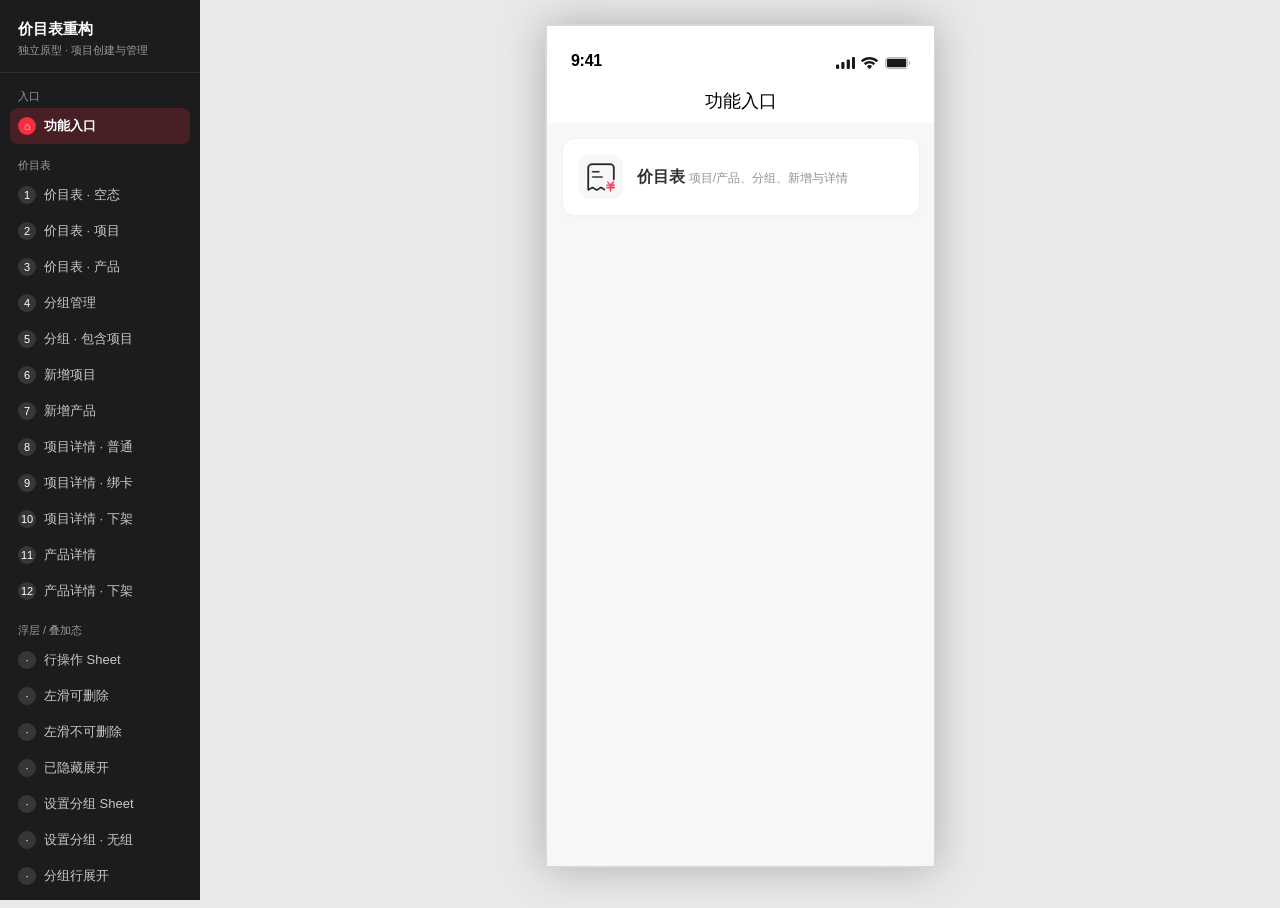
==== index.html @ 91bc4e3e "价目表重构原型：项目创建与管理 / 分组管理 / 手机预览 含 index.html（390x844 手机框 + 左侧链路导航）、catalog.js、base.css、shell.css、app.j" ====
<!DOCTYPE html>
<html lang="zh-CN">
<head>
<meta charset="UTF-8">
<meta name="viewport" content="width=device-width, initial-scale=1.0, maximum-scale=1.0, user-scalable=no, viewport-fit=cover">
<title>剑琅联盟 · 价目表重构</title>
<link rel="stylesheet" href="base.css">
<link rel="stylesheet" href="shell.css">

<script src="mobile-preview.js"></script>
</head>
<body>
<aside class="site-nav">
  <div class="nav-brand">
    <div class="t">价目表重构</div>
    <div class="s">独立原型 · 项目创建与管理</div>
  </div>
  <div class="nav-group">
    <div class="g-t">入口</div>
    <button type="button" class="nav-item on" data-flow="hub"><span class="idx">⌂</span>功能入口</button>
  </div>
  <div class="nav-group">
    <div class="g-t">价目表</div>
    <button type="button" class="nav-item" data-flow="price-list-empty"><span class="idx">1</span>价目表 · 空态</button>
    <button type="button" class="nav-item" data-flow="price-list-filled"><span class="idx">2</span>价目表 · 项目</button>
    <button type="button" class="nav-item" data-flow="price-list-product"><span class="idx">3</span>价目表 · 产品</button>
    <button type="button" class="nav-item" data-flow="price-groups"><span class="idx">4</span>分组管理</button>
    <button type="button" class="nav-item" data-flow="price-group-members"><span class="idx">5</span>分组 · 包含项目</button>
    <button type="button" class="nav-item" data-flow="price-add"><span class="idx">6</span>新增项目</button>
    <button type="button" class="nav-item" data-flow="price-add-product"><span class="idx">7</span>新增产品</button>
    <button type="button" class="nav-item" data-flow="price-edit-normal"><span class="idx">8</span>项目详情 · 普通</button>
    <button type="button" class="nav-item" data-flow="price-edit-bound"><span class="idx">9</span>项目详情 · 绑卡</button>
    <button type="button" class="nav-item" data-flow="price-edit-off-sale"><span class="idx">10</span>项目详情 · 下架</button>
    <button type="button" class="nav-item" data-flow="price-edit-product"><span class="idx">11</span>产品详情</button>
    <button type="button" class="nav-item" data-flow="price-edit-product-off-sale"><span class="idx">12</span>产品详情 · 下架</button>
  </div>
  <div class="nav-group">
    <div class="g-t">浮层 / 叠加态</div>
    <button type="button" class="nav-item" data-flow="price-list-action"><span class="idx">·</span>行操作 Sheet</button>
    <button type="button" class="nav-item" data-flow="price-list-swipe"><span class="idx">·</span>左滑可删除</button>
    <button type="button" class="nav-item" data-flow="price-list-swipe-locked"><span class="idx">·</span>左滑不可删除</button>
    <button type="button" class="nav-item" data-flow="price-list-hidden-open"><span class="idx">·</span>已隐藏展开</button>
    <button type="button" class="nav-item" data-flow="price-item-group"><span class="idx">·</span>设置分组 Sheet</button>
    <button type="button" class="nav-item" data-flow="price-item-group-empty"><span class="idx">·</span>设置分组 · 无组</button>
    <button type="button" class="nav-item" data-flow="price-group-menu"><span class="idx">·</span>分组行展开</button>
    <button type="button" class="nav-item" data-flow="price-group-create"><span class="idx">·</span>新建分组 Dialog</button>
    <button type="button" class="nav-item" data-flow="price-group-rename"><span class="idx">·</span>重命名 Dialog</button>
    <button type="button" class="nav-item" data-flow="price-group-delete"><span class="idx">·</span>删除分组 Dialog</button>
    <button type="button" class="nav-item" data-flow="price-item-delete"><span class="idx">·</span>删除价目 Dialog</button>
  </div>
  <div class="nav-group grow">
    <div class="g-t">文档</div>
    <a class="nav-link" href="PRD-%E9%A1%B9%E7%9B%AE%E5%88%9B%E5%BB%BA%E4%B8%8E%E7%AE%A1%E7%90%86.html"><span class="idx">P</span> PRD</a>
  </div>
</aside>
<div class="nav-drawer-mask" id="navDrawerMask" aria-hidden="true"></div>
<div class="nav-edge-hit" id="navEdgeHit" aria-hidden="true"></div>
<div class="stage">
  <div id="frame" class="phone-shell">
    <div class="phone-inner phone">
    <div class="status-bar">
      <div class="status-bar__time">9:41</div>
      <div class="status-bar__icons">
        <svg width="19.2" height="12" viewBox="0 0 19.2002 12" fill="none" xmlns="http://www.w3.org/2000/svg"><path d="M2.13379 7.40039C2.72262 7.40066 3.2001 7.91493 3.2002 8.5498V10.8496C3.2002 11.4846 2.72268 11.9997 2.13379 12H1.06641C0.477422 11.9998 0 11.4846 0 10.8496V8.5498C9.79152e-05 7.91486 0.477483 7.40054 1.06641 7.40039H2.13379ZM7.43359 5C8.02258 5.00015 8.5 5.52275 8.5 6.16699V10.833C8.5 11.4772 8.02258 11.9998 7.43359 12H6.36621C5.77732 11.9997 5.2998 11.4772 5.2998 10.833V6.16699C5.2998 5.52283 5.77732 5.00027 6.36621 5H7.43359ZM12.833 2.40039C13.422 2.40039 13.9003 2.91564 13.9004 3.55176V10.8477C13.9004 11.4839 13.4221 12 12.833 12H11.7666C11.1775 12 10.7002 11.4839 10.7002 10.8477V3.55176C10.7003 2.91566 11.1776 2.40043 11.7666 2.40039H12.833ZM18.1338 0C18.7227 0.00025962 19.2002 0.50384 19.2002 1.125V10.875C19.2002 11.4962 18.7227 11.9997 18.1338 12H17.0664C16.4774 11.9999 16 11.4962 16 10.875V1.125C16 0.503771 16.4774 0.000148442 17.0664 0H18.1338Z" fill="#1A1A1A"/></svg>
        <svg width="17" height="12" viewBox="0 0 17 12" fill="none" xmlns="http://www.w3.org/2000/svg"><path d="M6.11231 8.95898C7.49091 7.68034 9.51016 7.68016 10.8887 8.95898C10.9579 9.02774 10.9981 9.12508 11 9.22753C11.0019 9.33007 10.9652 9.42913 10.8984 9.50097L8.73926 11.8906C8.67602 11.9606 8.58985 12 8.50001 12C8.41016 12 8.32398 11.9606 8.26075 11.8906L6.10157 9.50097C6.03487 9.42907 5.99803 9.33008 6.00001 9.22753C6.00199 9.12499 6.04291 9.02771 6.11231 8.95898ZM3.1084 6.11034C6.14692 3.29648 10.8531 3.29648 13.8916 6.11034C13.9601 6.17631 13.999 6.26741 14 6.3623C14.0009 6.45701 13.9635 6.54798 13.8965 6.61523L12.6201 7.89941C12.4886 8.03051 12.2756 8.03383 12.1406 7.90624C11.1429 7.00679 9.84502 6.50878 8.49903 6.50878C7.15382 6.50934 5.85652 7.00732 4.85938 7.90624C4.72442 8.03384 4.51142 8.03051 4.37989 7.89941L3.10352 6.61523C3.03647 6.54807 2.99919 6.45699 3.00001 6.3623C3.00091 6.26738 3.03986 6.17631 3.1084 6.11034ZM0.107428 3.19335C4.79922 -1.06448 12.2007 -1.06442 16.8926 3.19335C16.9605 3.25661 16.9994 3.34337 17 3.43358C17.0005 3.52372 16.9636 3.61083 16.8965 3.6748L15.6094 4.90429C15.4768 5.03049 15.2616 5.03147 15.127 4.90722C13.3394 3.29788 10.9665 2.40048 8.50001 2.40038C6.03341 2.40049 3.66077 3.29781 1.87305 4.90722C1.73852 5.03166 1.52312 5.03068 1.39063 4.90429L0.103522 3.6748C0.0365013 3.6108 -0.00055106 3.52371 6.19569e-06 3.43358C0.000632915 3.34337 0.0394625 3.25656 0.107428 3.19335Z" fill="#1A1A1A"/></svg>
        <svg width="27.3" height="12" viewBox="0 0 27.328 13" fill="none" xmlns="http://www.w3.org/2000/svg"><g><rect x="0.5" y="0.5" width="24" height="12" rx="3" stroke="#1A1A1A" opacity="0.35"/><path d="M26 4.66667V8.66667C26.8047 8.32789 27.328 7.5398 27.328 6.66667C27.328 5.79353 26.8047 5.00544 26 4.66667" fill="#1A1A1A" opacity="0.4"/><rect x="2" y="2" width="21" height="9" rx="1.33333" fill="#1A1A1A"/></g></svg>
      </div>
    </div>
<div class="screen" id="screen-hub">
  <div class="page-title-bar"><span class="title">功能入口</span></div>
  <div class="page-body hub-body">
    <button type="button" class="hub-card" id="hubGoPrice" data-hub-go="price">
      <img class="hub-card__icon" src="assets/workbench/price.png" width="44" height="44" alt="">
      <span>
        <span class="hub-card__title">价目表</span>
        <span class="hub-card__desc">项目/产品、分组、新增与详情</span>
      </span>
    </button>
  </div>
</div>
<!-- ==== PRICE CATALOG (from card/demo.html) ==== -->
        <div class="screen hidden" id="screen-p-list">
          <header class="page-title-bar">
            <button type="button" class="back" id="projBackFromList" aria-label="返回"><svg width="24" height="24" viewBox="0 0 24 24" fill="none" stroke="currentColor" stroke-width="2"><path d="M15 18l-6-6 6-6"/></svg></button>
            <span class="title">价目表</span>
            <button type="button" class="title-add-btn" id="btnProjTitleAdd" aria-label="添加"><svg class="title-add-btn__plus" width="14" height="14" viewBox="0 0 14 14" fill="none" aria-hidden="true"><path d="M7 1.5v11M1.5 7h11" stroke="currentColor" stroke-width="1.5" stroke-linecap="round"/></svg><span class="title-add-btn__text">添加</span></button>
          </header>
          <div class="proj-list-hint" id="projListDragHint">
            <svg class="proj-list-hint__icon" width="15" height="15" viewBox="0 0 15 15" fill="none" aria-hidden="true"><path d="M7.5 14.5C9.433 14.5 11.183 13.7165 12.45 12.4497C13.7165 11.183 14.5 9.433 14.5 7.5C14.5 5.567 13.7165 3.817 12.45 2.5503C11.183 1.2835 9.433 0.5 7.5 0.5C5.567 0.5 3.817 1.2835 2.5503 2.5503C1.2835 3.817 0.5 5.567 0.5 7.5C0.5 9.433 1.2835 11.183 2.5503 12.4497C3.817 13.7165 5.567 14.5 7.5 14.5Z" stroke="currentColor" stroke-linejoin="round"/><path d="M7.5 10.55a0.625 0.625 0 1 1 0 1.25 0.625 0.625 0 0 1 0-1.25Z" fill="currentColor" stroke="currentColor" stroke-width="0.5"/><path d="M7.5 3.3v5.6" stroke="currentColor" stroke-linecap="round" stroke-linejoin="round"/></svg>
            <p class="proj-list-hint__text">长按项目可拖动排序，左滑快捷操作；分组可左右滑动</p>
            <button type="button" class="proj-list-hint__close" id="btnProjListHintClose" aria-label="关闭提示">
              <svg width="20" height="20" viewBox="0 0 20 20" fill="none" xmlns="http://www.w3.org/2000/svg" aria-hidden="true"><circle cx="10" cy="10" r="10" fill="#fff"/><path d="M14 6L6 14M14 14L6 6" stroke="#666" stroke-width="1.3" stroke-linecap="round"/></svg>
            </button>
          </div>
          <div class="page-tabs price-catalog-tabs" id="priceCatalogTabs" role="tablist" data-active="project">
            <button type="button" class="page-tabs__item on" data-price-catalog-tab="project" role="tab" aria-selected="true">项目</button>
            <button type="button" class="page-tabs__item" data-price-catalog-tab="product" role="tab" aria-selected="false">产品</button>
            <span class="price-catalog-tabs__ink" aria-hidden="true"></span>
          </div>
          <div class="page-body">
            <div class="catalog-list-shell">
              <div class="catalog-group-bar" id="catalogGroupBar">
                <div class="catalog-group-segment">
                  <div class="catalog-group-scroll" id="catalogGroupTabs" role="tablist" aria-label="价目分组"></div>
                  <div class="catalog-group-fade" aria-hidden="true"></div>
                </div>
                <button type="button" class="catalog-group-gear" id="btnCatalogGroupManage" aria-label="分组管理">
                  <svg width="18" height="18" viewBox="0 0 21 20" fill="none" aria-hidden="true">
                    <path d="M13.6338 0.882812C14.786 1.26977 15.8411 1.86545 16.7549 2.62305C16.6385 2.9904 16.5752 3.3808 16.5752 3.78516C16.5752 5.74918 18.0453 7.36153 19.9424 7.61914C20.1419 8.38846 20.25 9.19492 20.25 10.0273C20.25 10.4841 20.2151 10.9328 20.1533 11.3721C18.1554 11.5343 16.5752 13.1932 16.5752 15.2295C16.5752 15.9263 16.7624 16.5798 17.0869 17.1445C16.1709 17.9762 15.094 18.6361 13.9082 19.0742C13.2417 17.8842 11.9652 17.0801 10.5 17.0801C9.03459 17.0801 7.75726 17.884 7.09082 19.0742C5.90512 18.636 4.82807 17.9762 3.91211 17.1445C4.23683 16.5797 4.42477 15.9264 4.4248 15.2295C4.4248 13.1929 2.84413 11.5338 0.845703 11.3721C0.783923 10.9329 0.75 10.4841 0.75 10.0273C0.750014 9.195 0.857153 8.38838 1.05664 7.61914C2.95418 7.36195 4.4248 5.74951 4.4248 3.78516C4.42479 3.3807 4.3606 2.99048 4.24414 2.62305C5.1578 1.86541 6.21308 1.26986 7.36523 0.882812C8.07596 1.83601 9.21522 2.45508 10.5 2.45508C11.7846 2.45508 12.923 1.83574 13.6338 0.882812Z" stroke="currentColor" stroke-width="1.5" stroke-linejoin="round"/>
                    <path d="M10.5 13.5C12.433 13.5 14 11.933 14 10C14 8.067 12.433 6.5 10.5 6.5C8.567 6.5 7 8.067 7 10C7 11.933 8.567 13.5 10.5 13.5Z" stroke="currentColor" stroke-width="1.5" stroke-linejoin="round"/>
                  </svg>
                </button>
              </div>
              <div class="table-card" id="projTableCard">
                <div class="table-head" id="projTableHead">
                  <button type="button" class="table-head__cell" data-col-sort="name"><span class="table-head__inner">项目名称</span></button>
                  <button type="button" class="table-head__cell is-center" data-col-sort="duration" data-col-duration><span class="table-head__inner">时长/次数</span></button>
                  <button type="button" class="table-head__cell is-center" data-col-sort="price"><span class="table-head__inner">价格（¥）</span></button>
                </div>
                <div id="projProjectTable"></div>
              </div>
            </div>
            <div class="proj-list-empty hidden" id="projListEmpty">
              <img class="proj-list-empty__illust" src="assets/catalog/empty-box.svg" width="144" height="144" alt="" aria-hidden="true">
              <p class="proj-list-empty__title" id="projListEmptyTitle">暂无项目</p>
              <p class="proj-list-empty__hint" id="projListEmptyHint">添加后可在选择项目与办卡中使用</p>
              <button type="button" class="btn-proj-empty-add btn-proj-empty-add--dash" id="btnProjEmptyAdd">添加项目</button>
              <button type="button" class="btn-proj-empty-add btn-proj-empty-add--dash hidden" id="btnProjEmptyAddToGroup">添加项目到本组</button>
            </div>
          </div>
        </div>
        <div class="screen hidden" id="screen-p-groups">
          <header class="page-title-bar">
            <button type="button" class="back" id="projBackFromGroups" aria-label="返回"><svg width="24" height="24" viewBox="0 0 24 24" fill="none" stroke="currentColor" stroke-width="2"><path d="M15 18l-6-6 6-6"/></svg></button>
            <span class="title">分组管理</span>
            <button type="button" class="btn-catalog-group-create" id="btnCatalogGroupCreate" aria-label="新建"><svg class="btn-catalog-group-create__plus" width="14" height="14" viewBox="0 0 14 14" fill="none" aria-hidden="true"><path d="M7 1.5v11M1.5 7h11" stroke="currentColor" stroke-width="1.5" stroke-linecap="round"/></svg><span class="btn-catalog-group-create__text">新建</span></button>
          </header>
          <div class="page-body">
            <div class="catalog-group-manage-list" id="catalogGroupManageList"></div>
            <div class="catalog-group-manage-empty hidden" id="catalogGroupManageEmpty">
              <div class="catalog-group-manage-empty__icon" aria-hidden="true">
                <svg width="28" height="28" viewBox="0 0 24 24" fill="none" stroke="currentColor" stroke-width="1.6"><path d="M4 7h16M4 12h10M4 17h6"/></svg>
              </div>
              <p class="catalog-group-manage-empty__title">暂无分组</p>
              <p class="catalog-group-manage-empty__hint">创建分组后可快速筛选价目表</p>
            </div>
          </div>
        </div>
        <div class="screen hidden" id="screen-p-group-members">
          <header class="page-title-bar">
            <button type="button" class="back" id="projBackFromGroupMembers" aria-label="返回"><svg width="24" height="24" viewBox="0 0 24 24" fill="none" stroke="currentColor" stroke-width="2"><path d="M15 18l-6-6 6-6"/></svg></button>
            <span class="title" id="catalogGroupMembersTitle">包含项目</span>
          </header>
          <div class="pick-select-bar catalog-members-bar">
            <span class="pick-select-bar__title" id="catalogGroupMembersCount">已选 0</span>
            <div class="pick-select-bar__btns">
              <button type="button" class="pick-select-bar__btn" id="btnCatalogMembersInvert">反选</button>
              <button type="button" class="pick-select-bar__btn" id="btnCatalogMembersSelectAll">全选</button>
            </div>
          </div>
          <div class="page-body">
            <div class="catalog-member-card">
              <div class="catalog-member-list" id="catalogGroupMembersList"></div>
            </div>
          </div>
          <div class="bottom-bar"><div class="bottom-bar__action"><button type="button" class="btn-main" id="btnCatalogGroupMembersSave">确定</button></div><div class="bottom-bar__safe"></div></div>
        </div>

        <div class="picker-mask picker-mask--bottom" id="durPickerMask">
          <div class="picker-sheet">
            <div class="picker-head picker-head--validity"><span class="picker-head__title-main">项目时长</span></div>
            <div class="validity-sheet-body">
              <div class="validity-chip-row validity-chip-row--presets" id="durChipRow"></div>
              <div class="ios-picker" id="durHmPicker">
                <div class="ios-picker-highlight"></div>
                <div class="ios-picker-cols">
                  <div class="ios-picker-col" id="durHourCol"></div>
                  <div class="ios-picker-col" id="durMinCol"></div>
                </div>
              </div>
            </div>
            <div class="picker-foot picker-foot--row">
              <button type="button" class="btn-main secondary" id="btnDurCancel">取消</button>
              <button type="button" class="btn-main" id="btnDurOk">确定</button>
            </div>
          </div>
        </div>

        <div class="dialog-mask" id="projDialogMask">
          <div class="dialog">
            <div class="dialog__title">确认删除？</div>
            <div class="dialog__body">删除后不可恢复，是否继续？</div>
            <div class="dialog__actions">
              <button type="button" class="btn-main secondary" id="projDialogCancel">取消</button>
              <button type="button" class="btn-main" id="projDialogConfirm">删除</button>
            </div>
          </div>
        </div>

        <div class="dialog-mask" id="catalogInlineDiscardMask">
          <div class="dialog">
            <div class="dialog__title">放弃修改？</div>
            <div class="dialog__body">这一项还有没保存的改动，收起后将不会保留。</div>
            <div class="dialog__actions">
              <button type="button" class="btn-main secondary" id="catalogInlineDiscardAbort">继续编辑</button>
              <button type="button" class="btn-main" id="catalogInlineDiscardOk">放弃</button>
            </div>
          </div>
        </div>

        <div class="dialog-mask" id="catalogGroupNameMask">
          <div class="dialog">
            <div class="dialog__title" id="catalogGroupNameTitle">新建分组</div>
            <input type="text" class="catalog-group-name-field" id="catalogGroupNameInput" placeholder="请输入分组名称" maxlength="20" autocomplete="off">
            <p class="catalog-group-name-hint">最多 20 字，不可与已有分组重名</p>
            <div class="dialog__actions">
              <button type="button" class="btn-main secondary" id="catalogGroupNameCancel">取消</button>
              <button type="button" class="btn-main" id="catalogGroupNameConfirm">确定</button>
            </div>
          </div>
        </div>


        <div class="dialog-mask" id="catalogGroupDeleteMask">
          <div class="dialog">
            <div class="dialog__title">删除分组？</div>
            <div class="dialog__body">仅删除分组，不会删除项目/产品。</div>
            <div class="dialog__actions">
              <button type="button" class="btn-main secondary" id="catalogGroupDeleteCancel">取消</button>
              <button type="button" class="btn-main" id="catalogGroupDeleteConfirm">删除</button>
            </div>
          </div>
        </div>

        <div class="dialog-mask" id="unlimitedValidityDialogMask">
          <div class="dialog">
            <div class="dialog__title">设置有效期</div>
            <div class="dialog__body">不限次项目不可使用永久有效，请在此设置卡有效期。</div>
            <div class="unlimited-validity-dialog__dur">
              <div class="duration-input" id="unlimitedValidityDuration" data-duration-id="unlimitedValidity" style="width:166px">
                <div class="duration-input__field" data-duration-field>
                  <input type="text" class="duration-input__num" data-duration-num inputmode="numeric" pattern="[0-9]*" autocomplete="off" placeholder="请输入" />
                </div>
                <div class="duration-input__units" data-duration-units style="grid-template-columns:repeat(3,1fr);flex:0 0 90px;width:90px">
                  <span class="duration-seg-indicator" style="width:calc((100% - 4px) / 3);transform:translateX(200%)" aria-hidden="true"></span>
                  <button type="button" class="duration-input__unit" data-duration-unit="day">日</button>
                  <button type="button" class="duration-input__unit" data-duration-unit="month">月</button>
                  <button type="button" class="duration-input__unit is-active" data-duration-unit="year">年</button>
                </div>
              </div>
            </div>
            <div class="dialog__actions">
              <button type="button" class="btn-main secondary" id="unlimitedValidityCancel">取消</button>
              <button type="button" class="btn-main" id="unlimitedValidityConfirm">确定</button>
            </div>
          </div>
        </div>

        <div class="picker-mask picker-mask--bottom" id="catalogRowActionMask">
          <div class="picker-sheet picker-sheet--menu">
            <div class="catalog-action-card">
              <div class="picker-sheet__grabber" aria-hidden="true"></div>
              <div class="picker-head picker-head--stack">
                <div class="picker-head__title" id="catalogRowActionTitle">项目</div>
              </div>
              <div class="catalog-action-list">
                <button type="button" class="catalog-action-item" data-catalog-act="group">设置分组</button>
                <button type="button" class="catalog-action-item" data-catalog-act="sale">下架</button>
                <button type="button" class="catalog-action-item" data-catalog-act="hide">隐藏</button>
                <button type="button" class="catalog-action-item hidden" data-catalog-act="unhide">取消隐藏</button>
                <button type="button" class="catalog-action-item catalog-action-item--danger" data-catalog-act="delete">删除<span class="catalog-action-item__del-lock is-hidden" id="catalogActDeleteLock" aria-hidden="true"></span></button>
              </div>
            </div>
            <div class="catalog-action-foot">
              <button type="button" class="catalog-action-item catalog-action-item--cancel" data-catalog-act="cancel">取消</button>
            </div>
            <div class="catalog-action-safe" aria-hidden="true"></div>
          </div>
        </div>

        <div class="picker-mask picker-mask--bottom" id="catalogItemGroupMask">
          <div class="picker-sheet tall">
            <div class="picker-head picker-head--stack">
              <div class="picker-head__title" id="catalogItemGroupTitle">设置分组</div>
              <div class="picker-head__sub">可同时加入多个分组</div>
            </div>
            <div class="catalog-group-sheet-list" id="catalogItemGroupList"></div>
            <div class="picker-foot picker-foot--row">
              <button type="button" class="btn-main secondary" id="catalogItemGroupCancel">取消</button>
              <button type="button" class="btn-main" id="catalogItemGroupConfirm">确定</button>
            </div>
          </div>
        </div>


        <div class="picker-mask picker-mask--bottom" id="amountKeypadMask">
          <div class="picker-sheet">
            <div class="picker-head" id="amountKeypadTitle">输入金额</div>
            <div class="amount-keypad-display is-empty" id="amountKeypadDisplay">请输入</div>
            <div class="amount-keypad-grid" id="amountKeypadGrid"></div>
            <div class="picker-foot picker-foot--row">
              <button type="button" class="btn-main secondary" id="btnAmountKeypadCancel">取消</button>
              <button type="button" class="btn-main" id="btnAmountKeypadOk">确定</button>
            </div>
          </div>
        </div>

<!-- ==== /PRICE CATALOG ==== -->

      <div class="toast-msg" id="toastMsg" role="status" aria-live="polite"></div>
    </div>
  </div>
</div>
<script src="amount-keypad.js"></script>
<script src="catalog.js"></script>
<script src="app.js"></script>
</body>
</html>
---- base.css ----
/* 价目表重构 · from card/demo.html */

.phone-inner.phone,
#frame.phone-shell {
  width: var(--phone-w);
  height: var(--phone-h);
  overflow: hidden;
  position: relative;
  background: var(--bg-page);
  border: 1px solid var(--border);
  display: flex;
  flex-direction: column;
}
.phone-inner .picker-mask,
.phone-inner .dialog-mask { position: absolute; inset: 0; }
.phone-inner .toast-msg {
  position: absolute; left: 50%; top: 50%;
  transform: translate(-50%, -50%); z-index: 100;
}
.hub-body { padding: 16px; background: #F7F7F7; }
.hub-card {
  display: flex; align-items: center; gap: 14px;
  background: #fff; border-radius: 12px; padding: 16px;
  border: none; width: 100%; text-align: left; cursor: pointer;
  font-family: inherit; box-shadow: 0 1px 4px rgba(0,0,0,.04);
}
.hub-card:active { background: #FAFAFA; }
.hub-card__icon { width: 44px; height: 44px; border-radius: 10px; object-fit: cover; flex-shrink: 0; }
.hub-card__title { font-size: 16px; font-weight: 600; color: var(--text, #1a1a1a); }
.hub-card__desc { font-size: 12px; color: var(--text-sec, #999); margin-top: 4px; }
/* 标题绝对居中后，右侧操作贴右（demo L8551） */
.page-title-bar .title-add-btn {
  position: relative; z-index: 2; flex: 0 0 auto; margin-left: auto; align-self: center;
}

/* demo L32-52 */
:root {
  --brand: #F32F41; --brand-soft: #FFF2F2; --brand-border: #FFD5D9;
  --switch-include-on: #34C759;
  --switch-qty-on: #FF7043;
  --success: #2BA471; --success-soft: #E8F8F2;
  --bg-page: #F7F7F7; --card: #FFFFFF; --text: #333333; --text-sec: #929292;
  --border: #D7D7D5; --disabled: #EDEDED;
  /* 白卡行间发丝线 · 方案 B */
  --card-divider: rgba(0, 0, 0, 0.04);
  --font-data: "TCloudNumber", "DIN Alternate", "Helvetica Neue", monospace;
  /* 文案/占位（如金额「请输入」）；有数字后金额栏切回 --font-data */
  --font-text: "Source Han Sans SC", "PingFang SC", "Microsoft YaHei", sans-serif;
  --phone-w: 390px; --phone-h: 844px; --phone-scale: 1.5;
  --phone-display-w: calc(var(--phone-w) * var(--phone-scale));
  --phone-display-h: calc(var(--phone-h) * var(--phone-scale));
  --safe-bottom: 34px;
  --bottom-surface-shadow: 0 -0.5px 4px 0 rgba(0, 0, 0, 0.08);
}

/* demo L207-265 */
.phone { width: var(--phone-w); height: var(--phone-h); overflow: hidden; position: relative; background: var(--bg-page); border: 1px solid var(--border); }
/* 原型内文案强制思源黑体；数字栏仍用 --font-data 显式覆盖 */
.phone {
  --font-text: "Source Han Sans SC", "Noto Sans SC", "Microsoft YaHei", sans-serif;
  font-family: var(--font-text);
}
.phone button,
.phone input,
.phone textarea,
.phone select,
.phone label,
.phone p,
.phone span,
.phone a,
.phone li,
.phone td,
.phone th,
.phone div,
.phone h1,
.phone h2,
.phone h3,
.phone h4 {
  font-family: inherit;
}
.phone .font-data,
.phone .font-data-lg,
.phone .price-num,
.phone .emp-num,
.phone .member-card-compact__price-val.is-data {
  font-family: var(--font-data);
  font-variant-numeric: tabular-nums;
}
.phone-shell { display: flex; flex-direction: column; height: 100%; overflow: hidden; position: relative; }
.status-bar { height: 53px; background: var(--card); flex-shrink: 0; display: flex; align-items: flex-end; justify-content: space-between; box-sizing: border-box; padding: 0 24px 10px; color: #000; }
.status-bar__time { font-size: 16px; font-weight: 600; letter-spacing: -0.3px; line-height: 1; min-width: 54px; }
.status-bar__icons { display: flex; align-items: center; gap: 6px; height: 12px; }
.status-bar__icons svg { display: block; flex-shrink: 0; }
.screen { display: flex; flex-direction: column; flex: 1; min-height: 0; overflow: hidden; position: relative; }

/* 输入框统一灰色方案：禁用系统黄框 / 品牌色聚焦描边 */
.phone input,
.phone textarea {
  accent-color: var(--text-sec);
  caret-color: var(--text);
}
.phone input:focus,
.phone input:focus-visible,
.phone textarea:focus,
.phone textarea:focus-visible {
  outline: none;
}
.phone input:-webkit-autofill,
.phone input:-webkit-autofill:hover,
.phone input:-webkit-autofill:focus {
  -webkit-text-fill-color: var(--text);
  caret-color: var(--text);
  box-shadow: 0 0 0 1000px #fff inset;
  transition: background-color 99999s ease-out;
}

/* demo L267-535 */
.page-title-bar {
  position: relative; height: 44px; display: flex; align-items: center;
  padding: 0; background: var(--card); flex-shrink: 0;
}
.page-title-bar .back {
  position: relative; z-index: 2; flex: 0 0 auto;
  width: 44px; height: 44px; border: none; background: none;
  cursor: pointer; padding: 0; color: var(--text);
  display: inline-flex; align-items: center; justify-content: center;
}
.page-title-bar .title {
  position: absolute; left: 50%; top: 50%; transform: translate(-50%, -50%);
  z-index: 1; max-width: calc(100% - 168px); height: 25px;
  display: flex; align-items: center; justify-content: center;
  text-align: center; font-size: 18px; font-weight: 500; line-height: 25px;
  min-width: 0; white-space: nowrap; overflow: hidden; text-overflow: ellipsis;
}
.page-title-bar:not(:has(.back)) .title { max-width: calc(100% - 96px); }
/* Figma 422:1087/1312/1238 · 创建会员卡步骤条 + 顶区蓝洗（下沿柔化，首卡叠入） */
#screen10,
#screen9,
#screen11 {
  background: #f7f7f7;
  position: relative;
}
.phone-step-bar {
  display: flex; align-items: center; justify-content: center;
  gap: 0; padding: 0 16px; height: 63px; box-sizing: border-box;
  background: transparent; border-bottom: none; flex-shrink: 0;
  position: relative; z-index: 0;
}
.phone-step-bar::before {
  content: '';
  position: absolute; left: 0; right: 0; top: 0; bottom: -28px;
  background: linear-gradient(
    180deg,
    #f4f7fe 0%,
    #f4f7fe 42%,
    rgba(244, 247, 254, 0.55) 72%,
    rgba(247, 247, 247, 0) 100%
  );
  pointer-events: none; z-index: -1;
}
.phone-step-bar.hidden { display: none !important; }
.phone-step-bar.hidden::before { display: none; }
.phone-step-bar__steps {
  display: flex; align-items: center; justify-content: space-between;
  width: 100%; max-width: 358px;
  position: relative; z-index: 1;
}
.phone-step-bar__item {
  flex: 0 0 auto; margin: 0; padding: 0; border: none; background: none;
  font-family: inherit; line-height: normal; white-space: nowrap;
  color: #929292; font-size: 12px; font-weight: 400;
  cursor: default; pointer-events: none;
}
.phone-step-bar__item.is-active {
  color: #4a7bf4; font-size: 16px; font-weight: 600;
}
.phone-step-bar__line {
  flex: 1 1 auto; height: 0; margin: 0 8px; min-width: 24px; max-width: 53px;
  border: none; border-top: 1px solid #d8d8d8;
}
.phone-step-bar__line.is-done { border-top-color: #4a7bf4; }
/* legacy stubs kept for safety if old markup briefly present */
.phone-step-bar__segments,
.phone-step-bar__text { display: none !important; }
.phone-step-seg { display: none; }
.btn-main.btn-outline-brand {
  /* 继承 .btn-main.secondary 描边规范；此处仅补布局细节 */
  line-height: 1.2; margin-top: 0;
}
.detail-bar-actions {
  position: absolute; right: 10px; top: 50%; transform: translateY(-50%); z-index: 2;
  display: flex; align-items: center; gap: 8px;
}
/* Figma 403:1546 下架 · 蓝胶囊；403:1544 编辑 · 灰胶囊 */
.detail-shelf-btn {
  border: none; background: #4A7BF4; color: #fff; font-size: 14px; font-weight: 600;
  padding: 6px 20px; border-radius: 999px; line-height: 1.2; cursor: pointer; font-family: inherit; flex-shrink: 0;
}
.detail-shelf-btn:active { opacity: .88; }
.detail-edit-btn {
  border: none; background: #C5C5C5; color: #fff; font-size: 14px; font-weight: 600;
  padding: 6px 20px; border-radius: 999px; line-height: 1.2; cursor: pointer; font-family: inherit; flex-shrink: 0;
}
.detail-edit-btn:active { opacity: .88; }
.detail-edit-btn.is-disabled {
  background: rgba(197,197,197,.55); color: rgba(255,255,255,.9);
  cursor: not-allowed; opacity: 1;
}
.detail-edit-btn.is-disabled:active { opacity: 1; }
/* 详情卡头 · 与 Figma 422:1026 同款 */
.detail-shelf-status {
  flex-shrink: 0; display: inline-flex; align-items: center; justify-content: center;
  box-sizing: border-box; height: 17px; padding: 0 3px;
  border: 0.5px solid #929292; border-radius: 2px; background: transparent;
  font-size: 12px; font-weight: 400; line-height: normal; color: #929292;
  white-space: nowrap;
}
.list-shelf-seg { margin-top: 0; margin-bottom: 0; flex-shrink: 0; }
.page-tabs {
  display: flex; width: 100%; height: 48px; background: var(--card); flex-shrink: 0;
}
.page-tabs__item {
  flex: 1; position: relative; border: none; background: transparent; padding: 0;
  cursor: pointer; font-family: inherit; min-width: 0;
  display: flex; flex-direction: column; align-items: center; justify-content: center;
}
.page-tabs__label {
  font-size: 16px; line-height: 24px; font-weight: 400; color: var(--text-sec);
}
.page-tabs__item.on .page-tabs__label { color: var(--text); font-weight: 500; }
.page-tabs__indicator {
  position: absolute; left: 50%; bottom: 0; transform: translateX(-50%);
  width: 32px; height: 3px; border-radius: 2px; background: transparent;
}
.page-tabs__item.on .page-tabs__indicator { background: var(--brand); }
.list-shelf-seg.page-tabs {
  height: auto; min-height: 40px; padding: 6px 0 0; justify-content: center; gap: 40px;
  border-radius: 0;
}
.list-shelf-seg .page-tabs__item { flex: 0 0 auto; width: auto; padding: 0 12px 10px; }
.list-shelf-seg .page-tabs__label { font-size: 16px; letter-spacing: 0.32px; }
.list-shelf-seg .page-tabs__item.on .page-tabs__label { font-weight: 600; color: #1a1a1a; }
.list-shelf-seg .page-tabs__indicator { width: 27px; height: 3px; border-radius: 4px; bottom: 0; }
.list-shelf-seg + .list-page-body .list-page { padding-top: 8px; }
.list-shelf-seg + .list-page-body .card-list-shell { padding-top: 0; }
.list-shelf-seg + .list-page-body .card-list-shell .list-page { padding-top: 12px; }
.list-shelf-seg + .list-page-body .card-list-shell:has(#cardGroupBar.hidden) .list-page { padding-top: 8px; }
.issue-picker-tabs.page-tabs { margin: 0; }
.issue-picker-tabs--holders-only .page-tabs__item[data-issue-tab="new"] { display: none; }
.member-card-item--shelved { border-color: var(--border); }
.member-card-item--shelved .member-card-compact { filter: saturate(.82) brightness(.96); }
.member-card-compact__title {
  position: absolute; left: 16px; right: 108px; top: 50%; transform: translateY(-50%);
  display: flex; align-items: center; justify-content: flex-start; gap: 8px; min-width: 0;
  z-index: 2;
}
.member-card-compact__vip {
  flex-shrink: 0; display: inline-flex; align-items: center; justify-content: center;
  width: 28px; height: 28px; border-radius: 8px;
  font-family: "DingTalk JinBuTi", "STSong", "Songti SC", serif;
  font-size: 12px; font-weight: 400; line-height: 1; letter-spacing: 0;
  background: #E2D0C6; color: #694E42;
}
.member-card-compact__vip img { display: none; }
.member-card-compact__title .member-card-compact__name {
  position: static; transform: none; left: auto; right: auto;
  flex: 0 1 auto; min-width: 0;
  white-space: nowrap; overflow: hidden; text-overflow: ellipsis;
}
/* Figma 422:1026 · 已下架 */
.member-card-compact__shelved-tag {
  flex-shrink: 0; display: inline-flex; align-items: center; justify-content: center;
  box-sizing: border-box; height: 17px; padding: 0 3px;
  border: 0.5px solid #929292; border-radius: 2px; background: transparent;
  font-size: 12px; font-weight: 400; line-height: normal; color: #929292;
  white-space: nowrap;
}
.detail-clone-btn {
  border: none; background: #4A7BF4; color: #fff;
  font-size: 14px; font-weight: 600; padding: 6px 20px; border-radius: 999px; line-height: 1.2;
  cursor: pointer; font-family: inherit; flex-shrink: 0;
}
.detail-clone-btn:active { opacity: .88; }
.bottom-bar--detail-shelved .bottom-bar__action {
  display: flex; gap: 8px;
}
.bottom-bar--detail-shelved .bottom-bar__action .btn-main { flex: 1; min-width: 0; }
.tpl-detail-stats-cards {
  background: var(--bg-page);
  padding: 8px 12px 12px;
}
.stats-card {
  background: var(--card);
  border-radius: 10px;
  overflow: hidden;
}
.stats-card + .stats-card { margin-top: 10px; }
.stats-project-block + .stats-project-block { border-top: 1px solid var(--bg-page); }
.stats-project-block__name { padding: 10px 16px 4px; font-size: 13px; font-weight: 600; color: var(--text); }
.stats-project-block .form-row .label { padding-left: 8px; }
.page-body--detail {
  padding: 12px 0 0;
  background: var(--bg-page);
  display: flex;
  flex-direction: column;
  gap: 0;
}
.page-body--detail > .tpl-detail-section + .tpl-detail-section {
  margin-top: 0;
}
.tpl-detail-card-bar {
  background: transparent;
  flex-shrink: 0;
}
/* 卡头上圆角保留；底边贴下方白区 */
#screen6 .tpl-detail-card-bar .member-card-compact {
  border-radius: 12px 12px 0 0;
}
.tpl-detail-card-bar .member-card-compact { width: 100%; }
.tpl-detail-card-bar .member-card-compact__title { right: 148px; }
.tpl-detail-card-bar .member-card-compact--shelved .member-card-compact__title { right: 196px; }
.tpl-detail-section {
  background: var(--card);
  margin-bottom: 0;
  flex-shrink: 0;
  overflow: visible;
}
.page-body--detail > .tpl-detail-section--face {
  flex: 1 0 auto;
}
.tpl-detail-section .section-head--detail {
  background: var(--card);
  padding-bottom: 8px;
}
.tpl-detail-section .tpl-detail-stats-cards {
  background: transparent;
  padding: 0 0 8px;
}
.tpl-detail-section .stats-card {
  border-radius: 0;
  background: transparent;
  overflow: visible;
}
.tpl-detail-section .stats-card + .stats-card {
  margin-top: 0;
  border-top: 1px solid var(--bg-page);
}
.page-body { flex: 1; min-height: 0; overflow-y: auto; overflow-x: hidden; -webkit-overflow-scrolling: touch; }
.bottom-bar {
  position: relative; flex-shrink: 0; display: flex; flex-direction: column;
  isolation: isolate;
}
.bottom-bar__action {
  position: relative; z-index: 1; box-sizing: border-box;
  min-height: 56px; padding: 4px 16px 0;
  background: var(--card); border: none;
  display: flex; flex-wrap: wrap; align-items: center; align-content: center; gap: 12px;
  box-shadow: var(--bottom-surface-shadow);
}
.bottom-bar__action > * { position: relative; z-index: 1; }
.bottom-bar__safe {
  flex-shrink: 0; height: var(--safe-bottom); background: var(--card);
  position: relative; z-index: 2; border: none; box-shadow: none;
}
.bottom-bar--dual .btn-main { flex: 1; margin: 0; max-width: none; }
.bottom-bar--dual .btn-main.secondary { margin-top: 0; }
.btn-main {
  width: 100%; max-width: 370px; margin: 0 auto; display: flex; align-items: center; justify-content: center;
  height: 48px; min-height: 48px; line-height: 1.2; padding: 0 12px; box-sizing: border-box;
  text-align: center; border: none; border-radius: 12px; background: var(--brand); color: #fff;
  font-size: 16px; font-weight: 500; cursor: pointer; font-family: inherit;
  gap: 4px;
}
.btn-main__plus {
  display: inline-block; font-size: 20px; font-weight: 600; line-height: 1;
  transform: translateY(-1px); flex-shrink: 0;
}
/* 描边按钮：禁止填充，仅描边 + 品牌字色（全站 secondary / outline 统一遵守） */
.btn-main.secondary,
.btn-main.btn-outline-brand {
  background: transparent; color: var(--brand); border: 1px solid var(--brand); margin-top: 8px;
}
.btn-main:disabled {
  background: var(--disabled); color: var(--text-sec); border: 1px solid var(--disabled);
  opacity: 1; cursor: not-allowed;
}

/* demo L1230-1244 */
.toast-msg {
  position: absolute; left: 50%; top: 50%; transform: translate(-50%, -50%);
  box-sizing: border-box; max-width: min(310px, calc(100% - 80px));
  padding: 10px 16px; border-radius: 4px;
  background: rgba(51, 51, 51, 0.9); color: #fff;
  font-family: "Source Han Sans SC", "PingFang SC", "Microsoft YaHei", sans-serif;
  font-size: 14px; font-weight: 400; line-height: 20px; letter-spacing: 0;
  text-align: center; white-space: pre-line; word-break: break-word;
  z-index: 50; opacity: 0; transition: opacity .2s; pointer-events: none;
  box-shadow: none;
}
.toast-msg.is-multiline {
  text-align: left; padding: 12px 16px; line-height: 22px;
}
.toast-msg.show { opacity: 1; }

/* demo L1345-1397 */
.hidden { display: none !important; }
.picker-mask { position: absolute; inset: 0; background: rgba(0,0,0,.45); z-index: 30; display: none; align-items: center; justify-content: center; padding: 0 32px; }
.picker-mask.open { display: flex; }
#amountKeypadMask.open { z-index: 50; }
/* 流水自定义时间：叠在筛选 Sheet 之上，避免被遮挡 */
#flowRangeMask.open { z-index: 40; }
.picker-mask--bottom {
  padding: 0; flex-direction: column; justify-content: flex-end; align-items: stretch;
}
.picker-sheet { width: 100%; max-width: 326px; background: var(--card); border-radius: 16px; overflow: hidden; max-height: 90%; display: flex; flex-direction: column; }
.picker-sheet.tall { max-height: 75%; align-self: flex-end; width: 100%; max-width: none; border-radius: 12px 12px 0 0; }
/* ModalPopup/bottom · 剑琅规范 v1.6 */
.picker-mask--bottom .picker-sheet {
  width: 100%; max-width: none; margin: 0; flex: 0 1 auto; align-self: auto;
  border-radius: 16px 16px 0 0; max-height: 85%; min-height: 0;
}
.picker-mask--bottom .picker-sheet.tall { max-height: 85%; align-self: auto; border-radius: 16px 16px 0 0; }
.picker-mask--bottom .picker-head {
  padding: 20px 20px 0; border-bottom: none; font-size: 17px; font-weight: 600; color: var(--text); text-align: center; line-height: 1.35; flex-shrink: 0;
}
#empItemCommEditTitle {
  display: inline-flex; align-items: center; justify-content: center; gap: 4px; width: 100%; box-sizing: border-box;
}
.picker-mask--bottom .picker-head--stack { padding: 20px 20px 0; }
.picker-mask--bottom .picker-head--stack .picker-head__title { font-size: 17px; font-weight: 600; color: var(--text); }
.picker-mask--bottom .picker-head--stack .picker-head__sub { font-size: 13px; color: var(--text-sec); margin-top: 4px; }
.picker-mask--bottom .picker-head--validity { padding: 16px 20px 0; justify-content: center; position: relative; flex-shrink: 0; }
.picker-mask--bottom .picker-head--validity .picker-head__title-main { font-size: 17px; font-weight: 600; }
.picker-mask--bottom .validity-sheet-body,
.picker-mask--bottom .picker-body { padding: 12px 20px 0; flex-shrink: 0; }
.picker-mask--bottom .picker-search { padding: 12px 20px 0; flex-shrink: 0; }
.picker-mask--bottom .picker-search.search-bar--member {
  margin: 8px 16px; padding: 0 12px; flex-shrink: 0;
}
.picker-mask--bottom .issue-picker-tabs { flex-shrink: 0; }
.picker-mask--bottom .picker-list {
  padding: 0 20px; flex: 1 1 auto; min-height: 0; overflow-y: auto; -webkit-overflow-scrolling: touch;
}
.picker-mask--bottom .picker-foot {
  padding: 8px 20px 40px; border-top: none; flex-shrink: 0;
  box-shadow: none;
}
.picker-mask--bottom .picker-foot--row { display: flex; align-items: stretch; gap: 12px; padding-top: 0; }
.picker-mask--bottom .picker-foot .btn-main {
  height: 48px; min-height: 48px; line-height: 1.2; border-radius: 12px;
  font-size: 16px; font-weight: 500; padding: 0 12px; box-sizing: border-box;
  max-width: none; width: 100%; margin: 0;
  display: flex; align-items: center; justify-content: center;
}
.picker-mask--bottom .picker-foot--row .btn-main { flex: 1 1 0; width: auto; min-width: 0; }
.picker-mask--bottom .picker-foot .btn-main.secondary {
  background: transparent; color: var(--brand); border: 1px solid var(--brand); margin-top: 0;
}

/* demo L1749-1783 */
.amount-keypad-display {
  padding: 4px 20px 12px; text-align: right; font-size: 32px; font-weight: 700;
  font-family: var(--font-data); font-variant-numeric: tabular-nums; min-height: 44px; line-height: 44px; color: var(--text);
}
.input-amount,
.mp-fixed-input,
.issue-extend-custom-input {
  font-family: var(--font-data); font-weight: 400; font-size: 14px; font-variant-numeric: tabular-nums;
}
/* 空态「请输入」用思源黑体；有金额后仍走 --font-data */
.input-amount:placeholder-shown,
.mp-fixed-input:placeholder-shown,
.issue-extend-custom-input:placeholder-shown {
  font-family: var(--font-text); font-variant-numeric: normal;
}
.input-amount::placeholder,
.mp-fixed-input::placeholder,
.issue-extend-custom-input::placeholder {
  font-family: var(--font-text); font-variant-numeric: normal;
}
.amount-keypad-display.is-empty {
  font-size: 16px; font-weight: 400; font-family: var(--font-text); color: var(--text-sec);
}
.amount-keypad-grid {
  display: grid; grid-template-columns: repeat(3, 1fr); gap: 8px;
  padding: 0 20px 8px;
}
.amount-keypad-key {
  min-height: 52px; border: none; border-radius: 10px; background: var(--bg-page);
  font-size: 22px; font-weight: 500; color: var(--text); cursor: pointer; font-family: inherit;
  display: inline-flex; align-items: center; justify-content: center;
}
.amount-keypad-key:active { background: var(--disabled); }
.amount-keypad-key--delete { font-size: 20px; color: var(--text-sec); }
.amount-keypad-key.is-spacer { visibility: hidden; pointer-events: none; }

/* demo L1849-1897 */
.form-row--duration { align-items: center; }
.form-row--duration .form-row__trail--duration { max-width: none; flex: 1; margin-left: 12px; justify-content: flex-end; }
.duration-input {
  display: flex; align-items: center; gap: 8px; width: 212px; flex-shrink: 0; margin-left: auto;
}
.duration-input__field {
  flex: 0 0 68px; width: 68px;
}
.duration-input__field.is-hidden {
  visibility: hidden; pointer-events: none;
}
.duration-input__num {
  width: 100%; height: 32px; padding: 0 8px; box-sizing: border-box;
  border: 1px solid #ededed; border-radius: 8px; background: #fff;
  font-size: 14px; font-family: inherit; text-align: center; color: #929292;
  font-variant-numeric: tabular-nums;
}
.duration-input__num::placeholder { color: #929292; opacity: 1; }
.duration-input__num:focus { outline: none; border-color: #ededed; color: #1a1a1a; }
.duration-input__num.is-confirmed { color: #1a1a1a; font-weight: 500; }
.duration-input__units {
  position: relative; flex: 0 0 136px; width: 136px; height: 32px;
  padding: var(--dur-seg-inset, 3px); box-sizing: border-box;
  display: grid; grid-template-columns: repeat(4, 1fr); align-items: center;
  background: #fff; border: 1px solid #ededed; border-radius: 8px;
  --dur-seg-inset: 3px;
}
.duration-seg-indicator {
  position: absolute; top: var(--dur-seg-inset, 3px); bottom: var(--dur-seg-inset, 3px); left: var(--dur-seg-inset, 3px);
  width: calc((100% - 2 * var(--dur-seg-inset, 3px)) / 4); border-radius: 6px;
  background: rgba(74, 123, 244, 0.1);
  transition: transform .2s ease; pointer-events: none; z-index: 0;
}
.duration-input__unit {
  position: relative; z-index: 1; height: 26px; margin: 0; padding: 0 2px; border: none;
  border-radius: 6px; background: transparent; font-size: 13px; font-weight: 500;
  color: #929292; cursor: pointer; font-family: inherit; line-height: 26px; text-align: center;
  white-space: nowrap; overflow: hidden;
}
.duration-input__unit.is-active { color: #4a7bf4; font-weight: 500; }
.unlimited-validity-dialog__dur { display: flex; justify-content: center; margin: 16px 0 4px; }
.unlimited-validity-dialog__dur .duration-input { margin-left: 0; width: 166px; }
.unlimited-validity-dialog__dur .duration-input__units {
  flex: 0 0 90px; width: 90px;
  grid-template-columns: repeat(3, 1fr);
}
.unlimited-validity-dialog__dur .duration-seg-indicator {
  width: calc((100% - 4px) / 3);
}

/* demo L2730-4350 */
/* Price catalog screens · 对齐 Figma 305:45 / 305:99 */
.table-card.hidden { display: none; }
.proj-list-toolbar {
  padding: 12px 16px 20px; background: #F7F7F7; flex-shrink: 0;
}
.proj-search-row { display: flex; gap: 12px; align-items: center; }
.proj-search-box {
  flex: 1; min-width: 0; display: flex; align-items: center; gap: 8px;
  background: #fff; border-radius: 8px; padding: 0 12px 0 26px; height: 42px;
  border: 0.5px solid #E8E8E8; box-sizing: border-box; position: relative;
}
.proj-search-box:focus-within { border-color: #C2C4CC; }
.proj-search-box__icon {
  position: absolute; left: 10px; top: 50%; transform: translateY(-50%);
  flex-shrink: 0; display: block; width: 16px; height: 16px; pointer-events: none;
}
.proj-search-box input {
  flex: 1; min-width: 0; border: none; background: none; font-size: 14px;
  font-family: inherit; outline: none; color: var(--text); height: 100%;
}
.proj-search-box input::placeholder { color: #929292; }
/* Figma Line 3：竖向渐变发丝线（导出为横线再旋转，stops 对齐 SVG） */
.proj-search-box__divider {
  flex-shrink: 0; width: 1px; height: 26px; border: none;
  background: linear-gradient(
    180deg,
    rgba(232, 232, 232, 0) 0%,
    rgba(232, 232, 232, 0.4) 17.3077%,
    #E8E8E8 53.3654%,
    rgba(232, 232, 232, 0.4) 82.6923%,
    rgba(232, 232, 232, 0) 100%
  );
  transform: none;
}
.proj-search-go {
  flex-shrink: 0; border: none; background: transparent; padding: 0 2px 0 8px;
  font-size: 14px; color: #929292; font-family: inherit; cursor: pointer; line-height: 1;
}
.proj-search-go:active { color: var(--text); }
.btn-proj-add {
  flex-shrink: 0; width: 54px; height: 32px; padding: 0;
  border: none; border-radius: 6px; background: var(--brand); color: #fff;
  font-size: 12px; font-weight: 500; cursor: pointer; font-family: inherit;
  white-space: nowrap; display: inline-flex; align-items: center; justify-content: center; gap: 4px;
  box-sizing: border-box;
}
/* Figma 305:141：布局框 10×10；描边叶 11.6×11.6（inset -8%） */
.btn-proj-add__plus {
  flex-shrink: 0; width: 10px; height: 10px;
  display: inline-flex; align-items: center; justify-content: center;
  overflow: visible; position: relative;
}
.btn-proj-add__plus img {
  display: block; width: 11.6px; height: 11.6px; flex-shrink: 0;
  object-fit: contain; max-width: none;
}
.proj-list-hint {
  display: flex; align-items: center; gap: 8px;
  margin: 0; padding: 0 16px; height: 34px; box-sizing: border-box;
  background: #FFF2F2; flex-shrink: 0;
}
.proj-list-hint.hidden { display: none; }
.proj-list-hint__icon { flex-shrink: 0; display: block; width: 15px; height: 15px; color: #1A1A1A; }
.proj-list-hint__text {
  margin: 0; flex: 1; min-width: 0;
  font-size: 12px; color: #1A1A1A; line-height: 18px; font-weight: 400;
}
.proj-list-hint__close {
  flex-shrink: 0; width: 20px; height: 20px; margin: 0; padding: 0;
  display: inline-flex; align-items: center; justify-content: center;
  border: none; background: transparent; cursor: pointer; border-radius: 4px;
}
.proj-list-hint__close img,
.proj-list-hint__close svg { display: block; width: 20px; height: 20px; }
.proj-list-hint__close:active { opacity: .7; }
/* 通栏顶提示 · 对齐价目表 proj-list-hint（无关闭） */
.page-top-hint {
  display: flex; align-items: flex-start; gap: 8px;
  margin: 0; padding: 8px 16px; min-height: 34px; box-sizing: border-box;
  background: #FFF2F2; flex-shrink: 0;
}
.page-top-hint.hidden { display: none; }
.page-top-hint__icon {
  flex-shrink: 0; display: block; width: 15px; height: 15px;
  margin-top: 1.5px; color: #1A1A1A;
}
.page-top-hint__text {
  margin: 0; flex: 1; min-width: 0;
  font-size: 12px; color: #1A1A1A; line-height: 18px; font-weight: 400;
}
.catalog-list-shell {
  margin: 0; background: #fff; border-radius: 0;
  overflow: hidden; flex-shrink: 0;
}
.catalog-group-bar.hidden { display: none; }
.catalog-list-shell.hidden { display: none; }
.catalog-group-bar {
  display: flex; align-items: center; gap: 0;
  padding: 8px 16px 16px; min-height: 32px; margin: 0; flex-shrink: 0; background: #fff;
  box-sizing: border-box; position: relative;
}
/*
 * 分组：灰轨 + 白胶囊文字 Tab（可横滑）
 */
.catalog-group-segment {
  flex: 1;
  min-width: 0;
  height: 32px;
  box-sizing: border-box;
  background: #F2F2F2;
  border-radius: 16px;
  overflow: hidden;
  padding: 2px;
  display: flex;
  align-items: center;
  position: relative;
  margin-right: 36px;
}
.catalog-group-scroll {
  display: flex;
  align-items: center;
  gap: 2px;
  width: 100%;
  height: 28px;
  min-width: 0;
  overflow-x: auto;
  overflow-y: hidden;
  -webkit-overflow-scrolling: touch;
  scrollbar-width: none;
  touch-action: pan-x;
  cursor: grab;
  scroll-padding-inline: 8px;
  scroll-snap-type: x proximity;
  padding-right: 36px;
  box-sizing: border-box;
}
.catalog-group-scroll::-webkit-scrollbar { display: none; }
.catalog-group-scroll.is-panning { cursor: grabbing; user-select: none; }
/* Figma html-to-design 不保留 scrollLeft：capture 时用 transform 烘焙右端，并裁切溢出 */
html.prd-capture #catalogGroupTabs {
  overflow: hidden !important;
}
html.prd-capture #catalogGroupTabs .catalog-group-scroll__capture-track {
  display: flex;
  align-items: center;
  gap: 2px;
  width: max-content;
  flex-shrink: 0;
  will-change: transform;
}
.catalog-group-fade {
  position: absolute;
  right: 0; top: 0; bottom: 0;
  width: 48px; height: auto;
  pointer-events: none; z-index: 2;
  background: linear-gradient(-90deg, #F2F2F2 0%, #F2F2F2 35%, rgba(242, 242, 242, 0) 100%);
  border-radius: 0 16px 16px 0;
}
.catalog-group-tab {
  position: relative;
  flex: 0 0 auto;
  align-self: center;
  border: none;
  outline: none;
  margin: 0;
  padding: 0;
  width: auto;
  height: auto;
  min-height: 0;
  max-height: none;
  background: transparent;
  box-shadow: none;
  color: #6C7279;
  font-family: inherit;
  cursor: pointer;
  -webkit-tap-highlight-color: transparent;
  display: inline-flex;
  align-items: center;
  justify-content: center;
  border-radius: 0;
  box-sizing: border-box;
  scroll-snap-align: start;
}
.catalog-group-tab__face {
  display: inline-flex;
  align-items: center;
  justify-content: center;
  height: 28px;
  min-height: 28px;
  max-height: 28px;
  padding: 0 14px;
  border-radius: 14px;
  background: transparent;
  border: none;
  box-shadow: none;
  font-size: 13px;
  font-weight: 400;
  line-height: 18px;
  color: inherit;
  white-space: nowrap;
  box-sizing: border-box;
  pointer-events: none;
}
.catalog-group-tab__label {
  display: inline-flex;
  align-items: center;
  gap: 4px;
  white-space: nowrap;
  pointer-events: none;
}
.catalog-hide-icon {
  display: inline-flex;
  flex-shrink: 0;
  align-items: center;
  justify-content: center;
  width: 16px;
  height: 16px;
  color: inherit;
  line-height: 0;
}
.catalog-hide-icon svg {
  display: block;
  width: 100%;
  height: 100%;
}
.catalog-group-tab__face .catalog-hide-icon {
  width: 14px;
  height: 14px;
}
.catalog-group-tab.on .catalog-hide-icon {
  color: inherit;
}
.catalog-hidden-toggle__label .catalog-hide-icon {
  width: 16px;
  height: 16px;
  color: var(--text-sec);
}
.catalog-group-tab__indicator { display: none !important; }
.catalog-group-tab.on {
  color: var(--brand);
  background: transparent;
  box-shadow: none;
}
.catalog-group-tab.on .catalog-group-tab__face {
  background: #fff;
  border: none;
  font-weight: 500;
  color: var(--brand);
  box-shadow: none;
}
.catalog-group-tab:active:not(.on) { opacity: .85; }
.catalog-group-tab:focus,
.catalog-group-tab:focus-visible { outline: none; }
.catalog-group-gear {
  position: absolute; right: 12px; top: 24px; transform: translateY(-50%);
  z-index: 3;
  flex-shrink: 0; width: 32px; height: 32px; margin: 0; padding: 0;
  border: none; background: transparent; color: #5C5C5C; cursor: pointer;
  display: inline-flex; align-items: center; justify-content: center;
  font-family: inherit; -webkit-tap-highlight-color: transparent; border-radius: 0;
}
.catalog-group-gear:active { opacity: .75; }
.catalog-group-gear img,
.catalog-group-gear svg { display: block; width: 18px; height: 18px; pointer-events: none; }
.catalog-group-manage-list { padding: 12px 16px 24px; }
.catalog-group-card {
  background: var(--card); border-radius: 12px; overflow: hidden;
}
.catalog-group-manage-item { position: relative; background: #fff; }
.catalog-group-manage-item + .catalog-group-manage-item::before {
  content: ''; position: absolute; left: 16px; right: 16px; top: 0; height: 1px;
  background: var(--card-divider); transform: scaleY(0.5); transform-origin: center bottom; pointer-events: none;
  z-index: 1;
}
/* 展开 = 整项同底 #E7E7E7（Figma 1381:110） */
.catalog-group-manage-item.is-open {
  background: #E7E7E7;
}
.catalog-group-manage-row {
  display: flex; align-items: center; gap: 0;
  padding: 0 4px 0 0; min-height: 69px;
  position: relative;
  background: transparent;
}
.catalog-group-manage-item.is-open .catalog-group-manage-row::after {
  content: ''; position: absolute; left: 16px; right: 16px; bottom: 0;
  height: 0.5px; background: rgba(0, 0, 0, 0.08); pointer-events: none;
}
.catalog-group-manage-row__drag {
  flex-shrink: 0; width: 44px; height: 64px; border: none; background: transparent;
  color: #929292; cursor: grab; display: inline-flex; align-items: center; justify-content: center;
  padding: 0; font-family: inherit; touch-action: none;
}
.catalog-group-manage-row__drag-spacer,
.catalog-group-manage-row__more-spacer {
  flex-shrink: 0; width: 44px; height: 64px; display: block;
}
.catalog-group-manage-row__drag:active { cursor: grabbing; color: var(--text-sec); }
.catalog-group-manage-row__drag svg { display: block; width: 18px; height: 18px; pointer-events: none; }
.catalog-group-manage-row__main {
  flex: 1; min-width: 0; border: none; background: none; text-align: left;
  padding: 14px 8px 14px 0; font-family: inherit; cursor: pointer; color: inherit;
}
.catalog-group-manage-row__main:active { opacity: .88; }
.catalog-group-manage-row__name {
  display: block; font-size: 16px; font-weight: 600; color: var(--text); line-height: 1.3;
}
.catalog-group-manage-row__meta {
  display: block; margin-top: 4px; font-size: 12px; color: var(--text-sec); line-height: 1.3;
}
.catalog-group-manage-row__more {
  flex-shrink: 0; width: 44px; height: 64px; border: none; background: transparent;
  color: var(--text-sec); font-size: 20px; line-height: 1; cursor: pointer;
  display: inline-flex; align-items: center; justify-content: center;
  padding: 0; font-family: inherit; letter-spacing: 1px;
}
.catalog-group-manage-row__more:active { background: rgba(0, 0, 0, 0.04); color: var(--text); border-radius: 8px; }
.catalog-group-manage-item.is-dragging {
  opacity: .92; background: #EFEFEF; z-index: 2;
}
.catalog-group-manage-item.is-drag-placeholder { visibility: hidden; min-height: 64px; }
/* 操作条：稿 1397:632 — 两钮整组水平居中（间距 16），删除钉右 16 */
.catalog-group-manage-actions {
  position: relative;
  display: flex; align-items: center; justify-content: center;
  gap: 0;
  margin: 0;
  padding: 4px 16px 12px;
  min-height: 82px;
  box-sizing: border-box;
  background: transparent;
  border: none;
  box-shadow: none;
  animation: catalogGroupActionsIn 220ms cubic-bezier(.22, .82, .24, 1) both;
}
.catalog-group-manage-actions.hidden { display: none !important; }
@keyframes catalogGroupActionsIn {
  from { opacity: 0; transform: translateY(-4px); }
  to { opacity: 1; transform: translateY(0); }
}
.catalog-group-manage-actions__main {
  display: flex; align-items: center; gap: 16px;
  flex: none;
}
.catalog-group-manage-act {
  flex: none;
  display: flex; flex-direction: column; align-items: center; justify-content: center;
  gap: 6px; padding: 8px 4px;
  min-width: 68.33px; height: 66px;
  border: none; background: transparent; cursor: pointer;
  font-family: inherit; color: #7D7D7D;
  -webkit-tap-highlight-color: transparent;
}
.catalog-group-manage-act:active { opacity: .72; }
.catalog-group-manage-act__ico {
  display: inline-flex; align-items: center; justify-content: center;
  width: 28px; height: 28px; color: inherit;
}
.catalog-group-manage-act__ico svg { display: block; width: 22px; height: 22px; }
.catalog-group-manage-act__label {
  font-size: 12px; font-weight: 400; line-height: 1.2; color: inherit;
  white-space: nowrap;
}
/* 删除：32×32 灰底，右内边距 16（图标 x 310–342），竖向居中于 66 高带 */
.catalog-group-manage-act--delete {
  position: absolute; right: 16px; top: 4px;
  width: 32px; min-width: 32px; height: 66px; padding: 0;
  align-items: center; justify-content: center; color: #fff;
  flex: none;
}
.catalog-group-manage-act__delete-btn {
  display: inline-flex; align-items: center; justify-content: center;
  width: 32px; height: 32px; border-radius: 8px;
  background: #BEBEBE; color: #fff; flex: none;
}
.catalog-group-manage-act__delete-btn svg {
  display: block; width: 22px; height: 22px; color: inherit;
}
/* 标题栏右侧「＋新建」文字链（分组管理）：图标与文字同为 14px 盒、gap 4，
   SVG 用 14 单位 / stroke 1.5（与 22px 线描图标同族），避免比文字更重导致视觉不居中 */
.btn-catalog-group-create {
  position: relative; z-index: 2; flex: 0 0 auto; margin-left: auto; align-self: center;
  display: inline-flex; align-items: center; justify-content: center; gap: 4px;
  margin-right: 12px; padding: 0;
  border: none; background: transparent; border-radius: 0;
  color: var(--brand); font-size: 15px; font-weight: 500; line-height: 1;
  cursor: pointer; font-family: inherit;
  -webkit-tap-highlight-color: transparent;
}
.btn-catalog-group-create__plus {
  display: block; flex: 0 0 auto; width: 14px; height: 14px; color: inherit;
}
.btn-catalog-group-create__text { display: block; line-height: 14px; color: inherit; }
.btn-catalog-group-create:active { opacity: .72; }
.catalog-group-manage-empty {
  padding: 56px 32px 24px; text-align: center;
}
.catalog-group-manage-empty__icon {
  width: 56px; height: 56px; margin: 0 auto 16px; border-radius: 28px;
  background: var(--bg-page); display: flex; align-items: center; justify-content: center;
  color: var(--text-sec);
}
.catalog-group-manage-empty__title {
  margin: 0 0 8px; font-size: 16px; font-weight: 600; color: var(--text); line-height: 1.35;
}
.catalog-group-manage-empty__hint {
  margin: 0; font-size: 13px; color: var(--text-sec); line-height: 1.5;
}
.catalog-group-name-hint {
  margin: 8px 0 0; font-size: 12px; color: var(--text-sec); line-height: 1.45; text-align: center;
}
.catalog-group-name-field.is-error { border-color: var(--brand); }
.catalog-group-name-field {
  width: 100%; box-sizing: border-box; height: 44px; margin: 12px 0 0;
  padding: 0 12px; border: 1px solid var(--border); border-radius: 10px;
  font-size: 15px; font-family: inherit; color: var(--text); outline: none; background: #fff;
}
.catalog-group-name-field:focus { border-color: #C2C4CC; }
.catalog-group-name-field::placeholder { color: var(--text-sec); }
.catalog-members-bar { background: var(--card); flex-shrink: 0; }
.catalog-member-card {
  margin: 0 16px 16px; background: var(--card); border-radius: 12px; overflow: hidden;
}
.catalog-member-list { padding: 0 16px; }
.catalog-member-item {
  position: relative;
  display: flex; align-items: center; gap: 12px;
  padding: 14px 0; border-bottom: 1px solid #EBEBEB; cursor: pointer;
  user-select: none; min-height: 52px; box-sizing: border-box;
}
.catalog-member-item:last-child { border-bottom: none; }
.catalog-member-item input {
  position: absolute; opacity: 0; width: 1px; height: 1px; margin: 0; pointer-events: none;
}
.catalog-member-check {
  flex-shrink: 0; width: 18px; height: 18px;
  display: inline-flex; align-items: center; justify-content: center;
  position: relative;
}
.catalog-member-check svg { display: block; width: 18px; height: 18px; }
.catalog-member-check .catalog-member-check__on { display: none; }
.catalog-member-item:has(input:checked) .catalog-member-check .catalog-member-check__off { display: none; }
.catalog-member-item:has(input:checked) .catalog-member-check .catalog-member-check__on { display: block; }
.catalog-member-item__main { flex: 1; min-width: 0; display: flex; align-items: center; gap: 6px; }
/* 选中态辨识：不靠底色，靠字重 + 明暗（未选 15/400/#8A8A8A · 价格 13/400/#B9B9B9；
   选中 15/600/#1A1A1A · 价格 13/500/#1A1A1A）；勾选框保持原样，仅作控件确认符 */
.catalog-member-item__name {
  flex: 1; min-width: 0; font-size: 15px; font-weight: 400; color: #8A8A8A; line-height: 1.35;
  transition: color 120ms ease;
}
.catalog-member-item__price {
  flex-shrink: 0; font-size: 13px; font-weight: 400; color: #B9B9B9;
  font-family: var(--font-data); transition: color 120ms ease;
}
.catalog-member-item:has(input:checked) .catalog-member-item__name { font-weight: 600; color: #1A1A1A; }
.catalog-member-item:has(input:checked) .catalog-member-item__price { font-weight: 500; color: #1A1A1A; }
.catalog-group-sheet-list {
  max-height: 50vh; overflow: auto; padding: 4px 20px 0;
}
.catalog-group-sheet-empty {
  padding: 12px 16px 8px; text-align: center;
}
.catalog-group-sheet-empty__title {
  margin: 0 0 8px; font-size: 15px; font-weight: 500; color: var(--text);
}
.catalog-group-sheet-empty__hint {
  margin: 0 0 16px; font-size: 13px; color: var(--text-sec); line-height: 1.5;
}
/* 价目「设置分组」无自定义组：仅 CTA，收紧上下空档 */
#catalogItemGroupMask.is-assign-empty .catalog-group-sheet-empty {
  padding: 4px 16px 8px;
}
.catalog-group-sheet-empty .btn-main {
  width: auto; min-width: 140px; margin: 0 auto; height: 40px; line-height: 40px; font-size: 14px;
  display: inline-flex; align-items: center; justify-content: center; gap: 6px;
  box-sizing: border-box; padding: 0 16px;
}
.catalog-group-sheet-empty .btn-main__plus {
  width: 14px; height: 14px; flex-shrink: 0; display: block;
}
#screen-p-list { background: #F7F7F7; }
#screen-p-list .page-title-bar { background: #fff; }
/* 顶栏/提示下留 10px 灰缝，白底内容区含 Tab + 分组 + 列表 */
#screen-p-list .page-body {
  display: flex; flex-direction: column; background: #fff;
  border-radius: 0; margin-top: 0;
  padding-bottom: calc(24px + var(--safe-bottom));
  /* 表头/分组轨固定：滚动容器下移到 #projProjectTable，本层只做竖向布局 */
  overflow: hidden;
}
/* 标题栏「+添加」：无按钮壳，品牌红图标+文字链 */
#screen-p-list .page-title-bar .title-add-btn {
  align-self: center;
  margin-right: 12px;
  border: none;
  background: transparent;
  color: var(--brand);
  font-size: 15px; font-weight: 500; line-height: 1;
  height: auto; min-height: 0; padding: 0;
  border-radius: 0;
  box-shadow: none;
  cursor: pointer; font-family: inherit;
  white-space: nowrap;
  display: inline-flex; align-items: center; gap: 4px;
  -webkit-tap-highlight-color: transparent;
}
/* 「+」用 14×14 SVG（14 单位 / stroke 1.5）：与「添加」同为 14px 盒，flex 居中即同轴 */
#screen-p-list .page-title-bar .title-add-btn__plus {
  display: block; flex: 0 0 auto;
  width: 14px; height: 14px;
  margin-right: 0;
  color: inherit;
}
#screen-p-list .page-title-bar .title-add-btn__text {
  display: block;
  line-height: 14px;
  color: inherit;
}
#screen-p-list .page-title-bar .title-add-btn:active { opacity: .72; }
#screen-p-list .price-catalog-tabs {
  /* margin 10 + padTop 12 + 内容 33 = 对齐 Tab y119 / 有提示时 y153 */
  margin-top: 10px;
  padding-top: 12px;
  height: 45px;
  box-sizing: border-box;
  background: #fff;
  border-bottom: none;
  border-radius: 16px 16px 0 0;
  /* 承载滑动指示条（.price-catalog-tabs__ink） */
  position: relative;
}
#screen-p-list .price-catalog-tabs .page-tabs__item {
  font-size: 16px; color: #6C7279; font-weight: 400; letter-spacing: 0.32px;
}
#screen-p-list .price-catalog-tabs .page-tabs__item.on {
  color: var(--brand); font-weight: 600;
}
/* 选中指示条：品牌红，宽 = 文字宽 + 20（JS 量得写 --pct-ink-w；量不到时兜底 52px）。
   两项 flex:1 等宽 → 第 1 项中心在 25%、第 2 项中心在 75%；切换时 left 过渡 160ms 缓入缓出。
   （原 ::after 版只写了尺寸、漏了 content/position/background，伪元素从未生成） */
#screen-p-list .price-catalog-tabs__ink {
  position: absolute;
  bottom: 0;
  left: 25%;
  width: var(--pct-ink-w, 52px);
  height: 3px;
  border-radius: 2px;
  background: var(--brand);
  transform: translateX(-50%);
  pointer-events: none;
  transition: left 160ms cubic-bezier(.22,.82,.24,1), width 160ms cubic-bezier(.22,.82,.24,1);
}
#screen-p-list .price-catalog-tabs[data-active="product"] .price-catalog-tabs__ink { left: 75%; }
@media (prefers-reduced-motion: reduce) {
  #screen-p-list .price-catalog-tabs__ink { transition: none; }
}
#screen-p-list .catalog-list-shell {
  flex: 1 1 auto; min-height: 0;
  display: flex; flex-direction: column;
  margin: 0;
  border-radius: 0;
  background: #fff;
}
/* 分组轨固定：不参与滚动 */
#screen-p-list .catalog-group-bar { flex-shrink: 0; position: relative; z-index: 2; }
#screen-p-list .table-card {
  margin: 0; border-radius: 0; background: transparent;
  flex: 1 1 auto; min-height: 0;
  display: flex; flex-direction: column;
}
/* 表头固定：不参与滚动 */
#screen-p-list .table-card > .table-head { flex-shrink: 0; position: relative; z-index: 1; }
#screen-p-list #projProjectTable {
  flex: 1 1 auto; min-height: 0;
  overflow-x: hidden; overflow-y: auto;
  -webkit-overflow-scrolling: touch;
  background: var(--card);
  /* iPhone 用 overlay 滚动条：轨道占宽 17px 会让行与展开区右侧永远差一条白缝，贴边就无从谈起 */
  scrollbar-width: none;
  -ms-overflow-style: none;
}
#screen-p-list #projProjectTable::-webkit-scrollbar { width: 0; height: 0; }
/*
 * 表头/行列位：项目名称 | 时长 | 价格
 * 产品 Tab：产品名称（规格）| 价格
 * 价格列：表头与金额中轴居中对齐
 */
#screen-p-list .table-head {
  padding: 0 16px 16px 13px; min-height: 20px;
  font-size: 14px; color: #666; font-weight: 400;
  border-bottom: none; align-items: center;
  box-sizing: border-box;
  grid-template-columns: minmax(0, 1fr) 100px max-content;
  column-gap: 8px;
}
#screen-p-list .table-row {
  grid-template-columns: minmax(0, 1fr) 100px max-content;
  column-gap: 8px;
  padding-left: 13px;
  padding-right: 16px;
  box-sizing: border-box;
  /* 显式锁定垂直居中（设计稿 52 行高内内容贴中，避免字下留白多于字上） */
  align-items: center;
}
#screen-p-list .table-row .name,
#screen-p-list .table-row .dur-cell,
#screen-p-list .table-row .dur,
#screen-p-list .table-row .price {
  align-self: center;
}
#screen-p-list .table-card.is-product-tab .table-head,
#screen-p-list .table-card.is-product-tab .table-row {
  grid-template-columns: minmax(0, 1fr) max-content;
  column-gap: 12px;
}
/* 产品行 DOM 仍有空的 .dur 占位；隐藏后名称/价格才能落在 2 列网格里（否则价格被挤到下一行） */
#screen-p-list .table-card.is-product-tab .table-row .dur { display: none; }

/* 展开后标题行只保留左侧：拖拽图标 + 名称（时长/价格已在展开区字段里，避免与表单重复） */
#screen-p-list .table-row-swipe.has-inline-panel > .table-row {
  grid-template-columns: minmax(0, 1fr) !important;
}
#screen-p-list .table-row-swipe.has-inline-panel > .table-row .dur,
#screen-p-list .table-row-swipe.has-inline-panel > .table-row .dur-cell,
#screen-p-list .table-row-swipe.has-inline-panel > .table-row .price,
#screen-p-list .table-row-swipe.has-inline-panel > .table-row .price-num,
#screen-p-list .table-card.is-product-tab .table-row-swipe.has-inline-panel > .table-row .price {
  display: none !important;
  pointer-events: none !important;
}
#screen-p-list .table-head__cell[data-col-sort="name"] {
  justify-content: flex-start;
  padding-left: 11px; /* abs 24 − pad 13 */
}
#screen-p-list .table-head__cell[data-col-sort="name"] .table-head__inner {
  padding-left: 0;
}
#screen-p-list .table-head__cell[data-col-sort="duration"] {
  width: 100%;
  max-width: none;
  justify-content: center;
}
#screen-p-list .table-head__cell[data-col-sort="price"],
#screen-p-list .table-head__cell[data-col-sort="price"].is-end,
#screen-p-list .table-head__cell[data-col-sort="price"].is-center {
  display: flex !important;
  grid-column: -2 / -1;
  width: auto;
  min-width: 4.75em; /* 容纳「价格（¥）」 */
  max-width: none;
  margin: 0;
  padding: 0;
  justify-content: center !important;
  text-align: center;
  box-sizing: border-box;
}
#screen-p-list .table-head__cell[data-col-sort="price"] .table-head__inner {
  display: block;
  width: 100%;
  text-align: center;
  padding: 0;
  margin: 0;
}
#screen-p-list .table-head__cell.is-center { justify-content: center; }
#screen-p-list .table-head__cell.is-end { justify-content: flex-end; }
/* 价格列排序箭头放右侧外侧，不挤占中轴 */
#screen-p-list .table-head__cell[data-col-sort="price"].is-sorted .table-head__inner::after {
  left: calc(100% + 2px);
  right: auto;
}
#screen-p-list .table-row .dur {
  width: 100%;
  max-width: none;
  justify-self: stretch;
  text-align: center;
}
#screen-p-list .table-row .price {
  display: flex;
  grid-column: -2 / -1;
  align-items: center;
  justify-content: center;
  width: auto;
  min-width: 4.75em; /* 与表头同宽下限，中轴对齐 */
  max-width: none;
  margin: 0;
  padding: 0;
  text-align: center;
  box-sizing: border-box;
  font-variant-numeric: tabular-nums;
}
/* 必须写在通用 .price{display:flex} 之后，避免展开态被盖回去 */
#screen-p-list .table-row-swipe.has-inline-panel > .table-row .price,
#screen-p-list .table-row-swipe.has-inline-panel > .table-row .price-num {
  display: none !important;
  pointer-events: none !important;
}
#screen-p-list .table-row .dur-cell {
  width: 100%;
  justify-content: center;
}
#screen-p-list .table-row .price-num {
  display: block;
  width: 100%;
  text-align: center;
  box-sizing: border-box;
}
.table-card { margin: 8px 16px 16px; background: var(--card); border-radius: 12px; overflow: hidden; isolation: isolate; position: relative; }
.table-row-actions .act-group { background: #64748B; }
#projProjectTable { overflow: hidden; background: var(--card); }
/* 行容器 Figma x=13；拖拽 16 + gap4 + 名；表头「项目名称」x=24 */
.table-head, .table-row { display: grid; grid-template-columns: minmax(0, 1fr) 84px 64px; column-gap: 6px; padding-left: 13px; padding-right: 16px; }
.table-row-swipe { position: relative; overflow: hidden; background: var(--card); }
.table-row-swipe:last-child .table-row::after { display: none; }
.table-row-actions {
  position: absolute; top: 0; right: 0; bottom: 0; display: flex; align-items: stretch; z-index: 0;
  pointer-events: none;
}
.table-row-swipe.is-open .table-row-actions,
.table-row-swipe.is-swiping .table-row-actions { pointer-events: auto; }
.table-row-swipe:not(.is-open):not(.is-swiping) .table-row-actions {
  clip-path: inset(0 100% 0 0);
}
.table-row-actions button {
  width: 68px; border: none; padding: 0 6px; color: #fff; font-size: 13px; font-weight: 500;
  font-family: inherit; cursor: pointer; line-height: 1.2;
}
.table-row-actions .act-sale { background: #E8A317; }
.table-row-actions .act-hide { background: #8B7E74; }
.table-row-actions .act-del {
  position: relative;
  background: var(--brand);
  overflow: visible;
}
.table-row-actions .act-del.act-del--locked {
  width: 68px;
  background: #E8A0A6;
  color: #fff;
}
.table-row-actions .act-del__lock {
  position: absolute;
  top: 5px;
  right: 5px;
  display: inline-flex;
  width: 12px;
  height: 12px;
  color: rgba(255, 255, 255, .92);
  align-items: center;
  justify-content: center;
  pointer-events: none;
}
.table-row-actions .act-del__lock svg { display: block; width: 12px; height: 12px; }
.catalog-action-item__del-lock {
  display: inline-flex;
  vertical-align: -3px;
  margin-left: 6px;
  width: 18px;
  height: 18px;
  color: var(--brand);
  align-items: center;
  justify-content: center;
}
.catalog-action-item__del-lock svg { display: block; width: 18px; height: 18px; }
.catalog-action-item__del-lock.is-hidden { display: none; }
/* 「已隐藏」块用略深灰，与价目表行展开区 #F7F7F7 区分 */
.catalog-hidden-block {
  position: relative;
  background: #EEEEEE;
}
.catalog-offsale-block {
  position: relative;
  background: #fff;
}
.catalog-hidden-block::before {
  content: '';
  position: absolute;
  left: 16px;
  right: 13px;
  top: 0;
  height: 1px;
  background: #EBEBEB;
  transform: scaleY(0.5);
  transform-origin: center top;
  pointer-events: none;
}
.catalog-offsale-head {
  position: relative;
  display: flex;
  align-items: center;
  justify-content: center;
  height: 26px;
  min-height: 26px;
  max-height: 26px;
  padding: 0 16px;
  margin: 0;
  color: var(--text-sec);
  font-size: 13px;
  font-weight: 400;
  line-height: 18px;
  box-sizing: border-box;
  background-color: #fff;
  /* 下沿浅灰划线：左右 16，避免 absolute 伪元素被父级 overflow 裁切 */
  background-image: linear-gradient(#EBEBEB, #EBEBEB);
  background-repeat: no-repeat;
  background-size: calc(100% - 32px) 1px;
  background-position: 16px 100%;
  pointer-events: none;
  user-select: none;
  text-align: center;
}
.catalog-offsale-list .table-row-swipe { background: #fff; }
.catalog-offsale-list .table-row { background: #fff; }
.catalog-hidden-toggle {
  display: flex;
  align-items: center;
  justify-content: space-between;
  width: 100%;
  min-height: 37px;
  padding: 8px 12px;
  margin: 0;
  border: none;
  background: transparent;
  color: var(--text);
  font: inherit;
  font-size: 15px;
  font-weight: 400;
  cursor: pointer;
  font-family: inherit;
  -webkit-tap-highlight-color: transparent;
  box-sizing: border-box;
}
.catalog-hidden-toggle:active { background: #E4E4E4; }
.catalog-hidden-toggle__label { display: inline-flex; align-items: center; gap: 8px; }
.catalog-hidden-toggle__count {
  display: inline-flex;
  align-items: center;
  justify-content: center;
  min-width: 16px;
  height: 16px;
  padding: 0 4px;
  border-radius: 999px;
  background: rgba(0, 0, 0, 0.08);
  font-size: 11px;
  font-weight: 600;
  color: var(--text-sec);
  box-sizing: border-box;
}
.catalog-hidden-toggle__chev {
  width: 16px;
  height: 16px;
  flex-shrink: 0;
  display: block;
  object-fit: contain;
  /* 禁止把 扁 V 字形强拉成正方形导致变形 */
  aspect-ratio: 1;
  transition: transform .2s ease;
  transform: rotate(180deg);
}
.catalog-hidden-block.is-open .catalog-hidden-toggle__chev { transform: rotate(0deg); }
.catalog-hidden-list { display: none; }
.catalog-hidden-block.is-open .catalog-hidden-list { display: block; }
.catalog-hidden-list .table-row-swipe { background: #fff; }
.catalog-hidden-list .table-row { background: #fff; box-shadow: 8px 0 0 #fff; }
.table-row {
  position: relative; z-index: 1; align-items: center; min-height: 52px; padding-top: 0; padding-bottom: 0;
  cursor: pointer; font-size: 14px; touch-action: pan-y; background: var(--card);
  transition: transform .2s ease; will-change: transform;
  box-shadow: 8px 0 0 var(--card);
}
/* 行间划线：Figma Line 66/67，行内左 3→屏左 16，宽 361→右约 13 */
.table-row::after {
  content: ''; position: absolute; left: 16px; right: 13px; bottom: 0; height: 1px;
  background: #EBEBEB; transform: scaleY(0.5); transform-origin: center bottom; pointer-events: none;
}
#projProjectTable .table-row-swipe .table-row::after { display: block; }
#projProjectTable .table-row-swipe:last-child .table-row::after { display: none; }
.table-row-swipe:has(+ .catalog-offsale-block) .table-row::after { display: none; }
.table-row-swipe:has(+ .catalog-hidden-block) .table-row::after { display: block; }
.table-row:active { background: var(--bg-page); }
.table-row-swipe.is-off-sale .name-text,
.table-row-swipe.is-off-sale .dur,
.table-row-swipe.is-off-sale .price { color: var(--text-sec); }
.table-row .name-text.is-bound { color: var(--text); }
.table-row-swipe.is-off-sale .name-text.is-bound { color: var(--text-sec); opacity: 1; }
.table-row-swipe.is-off-sale .bound-tag { color: var(--text-sec); }
.table-row-swipe.is-dragging {
  position: absolute; z-index: 10000; margin: 0; cursor: grabbing;
  background: var(--card); box-shadow: 0 4px 16px rgba(0,0,0,.12); border-radius: 8px;
  pointer-events: none; overflow: visible;
}
.table-row-swipe.is-dragging .table-row { transform: none !important; }
.table-row-swipe.is-dragging .table-row::after { display: none; }
.table-row-drag-placeholder {
  min-height: 52px; margin: 0; background: var(--bg-page); border-radius: 8px;
  border: 1px dashed var(--border);
}
#projProjectTable.is-reordering .table-row-swipe:not(.is-dragging) { transition: transform .12s ease; }
#projProjectTable.is-reordering { position: relative; }
.table-head {
  padding-top: 12px; padding-bottom: 8px; color: var(--text-sec); font-size: 12px;
  border-bottom: 1px solid var(--border); user-select: none; align-items: center;
  overflow: visible;
}
.table-head__cell {
  display: flex; align-items: center; justify-content: flex-start;
  width: 100%; min-width: 0; margin: 0; padding: 0;
  border: none; background: none; font: inherit; color: inherit; cursor: pointer;
  font-family: inherit; -webkit-tap-highlight-color: transparent;
  overflow: visible;
}
.table-head__cell.is-center { justify-content: center; }
.table-head__cell.is-end { justify-content: flex-end; }
.table-head__cell.is-sorted { color: var(--text); font-weight: 600; }
.table-head__inner {
  position: relative; display: inline-block; line-height: 1.2;
}
.table-head__cell.is-sorted .table-head__inner::after {
  content: '↑';
  position: absolute;
  left: calc(100% + 2px);
  top: 50%;
  transform: translateY(-50%);
  font-size: 10px;
  line-height: 1;
  color: var(--brand);
  font-weight: 600;
  pointer-events: none;
}
.table-head__cell[data-col-sort="name"] .table-head__inner {
  padding-left: 20px; /* 与行内 16 热区 + 间距对齐名称 */
}
.table-row .name {
  min-width: 0; font-weight: 500;
  display: flex; align-items: center; align-content: center;
  gap: 2px; flex-wrap: nowrap;
}
.table-row .name-main {
  min-width: 0; flex: 1 1 auto;
  display: flex; align-items: center; align-content: center;
  gap: 2px; flex-wrap: nowrap;
}
.catalog-row-drag {
  flex-shrink: 0;
  width: 16px;
  height: 16px;
  margin: 0 4px 0 0;
  padding: 0;
  border: none;
  background: transparent;
  color: #929292;
  cursor: grab;
  display: inline-flex;
  align-items: center;
  justify-content: center;
  touch-action: none;
  -webkit-tap-highlight-color: transparent;
}
.catalog-row-drag:active { cursor: grabbing; }
.catalog-row-drag svg,
.catalog-row-drag img {
  display: block; width: 10px; height: 9.5px; pointer-events: none;
  /* Figma：16 热区，字形约 10×9.5，描边 #929292 */
}
/* ≤5 字：单行；>5 字：换行，绑卡/置顶跟在最后一个字右侧 */
.table-row .name-text {
  overflow: visible; text-overflow: clip;
  /* 设计稿行内文字框高 19：与行高 52 配合才能视觉居中（1.35 会让字偏上） */
  line-height: 19px;
}
.table-row .name-text:not(.is-long) {
  flex: 0 0 auto; flex-shrink: 0; min-width: max-content; max-width: none;
  white-space: nowrap;
}
.table-row .name-text.is-long {
  flex: 1 1 auto; min-width: 0; max-width: 100%;
  white-space: normal; word-break: break-all; overflow-wrap: anywhere;
}
.table-row .name-text .bound-tag {
  display: inline-flex;
  vertical-align: -0.15em;
  position: relative;
  top: 0;
}
.table-row .dur,
.table-row .spec { color: var(--text-sec); font-size: 12px; text-align: center; font-variant-numeric: tabular-nums; white-space: nowrap; }
#screen-p-list .table-row .dur-cell {
  display: inline-flex; align-items: center; justify-content: center; gap: 3px;
  max-width: 100%; line-height: 19px; white-space: nowrap; flex-wrap: nowrap;
}
#screen-p-list .table-row .dur-clock {
  flex-shrink: 0; display: block; width: 12px; height: 12px; color: #B0B0B0;
}
#screen-p-list .table-row .dur-text {
  font-size: 14px; color: #929292; white-space: nowrap; line-height: 19px;
}
.table-row .price { text-align: center; font-variant-numeric: tabular-nums; }
#screen-p-list .table-row .price-num {
  /* Figma 305:155 TCloudNumber Regular 14 / 主红 #F32F41 */
  font-family: var(--font-data); font-weight: 400; font-size: 14px; line-height: 19px;
  color: #F32F41; letter-spacing: 0;
  display: block; width: 100%; text-align: center;
}
#screen-p-list .table-row .price-num .yen {
  font-family: inherit; font-weight: 400; font-size: 14px; line-height: 19px;
  color: inherit; margin-right: 0;
}
#screen-p-list .table-row-swipe.is-off-sale .price-num,
#screen-p-list .table-row-swipe.is-off-sale .price-num .yen {
  color: var(--text-sec); font-weight: 400;
}
.sale-status {
  display: flex; align-items: center; justify-content: center;
  min-width: 0;
}
.sale-status__pill {
  display: inline-flex; align-items: center; justify-content: center;
  flex-shrink: 0;
  font-size: 14px; font-weight: 400; line-height: 1.2;
  min-width: 44px; height: 20px; padding: 0 8px; border-radius: 4px;
  white-space: nowrap; box-sizing: border-box;
}
.sale-status__pill.sale-status--on { color: #5EAD7A; background: rgba(94, 173, 122, 0.1); }
.sale-status__pill.sale-status--off { color: #666; background: #F2F2F2; }
.table-row-swipe.is-off-sale .sale-status__pill.sale-status--off { color: #666; background: #F2F2F2; }
.bound-tag {
  display: inline-flex;
  align-items: center;
  justify-content: center;
  flex-shrink: 0;
  width: 16px;
  height: 16px;
  margin: 0 0 0 4px;
  padding: 0;
  border: none;
  border-radius: 2px;
  background: #EEF2FF;
  color: #4A7BF4;
  pointer-events: none;
  box-sizing: border-box;
}
.bound-tag__icon { display: block; width: 12px; height: 10px; }

.price-num { font-family: var(--font-data); font-weight: 500; font-size: 15px; color: var(--text); }
.price-num .yen { font-family: inherit; font-weight: 400; margin-right: 1px; font-size: 12px; }
.catalog-action-list { display: flex; flex-direction: column; padding: 0; }
.catalog-action-item {
  display: block; width: 100%; border: none; background: transparent;
  padding: 16px 20px; min-height: 56px; box-sizing: border-box;
  font-size: 17px; font-family: inherit; font-weight: 400; color: var(--text);
  text-align: center; cursor: pointer; line-height: 1.35;
  -webkit-tap-highlight-color: transparent;
}
.catalog-action-item:active { background: rgba(0, 0, 0, 0.04); }
.catalog-action-item--danger { color: var(--brand); font-weight: 400; }
.catalog-action-item--muted { color: var(--text-sec); }
.catalog-action-item.hidden { display: none; }
.catalog-action-item--cancel {
  text-align: center; color: var(--text); font-weight: 600;
  padding: 16px 20px; min-height: 56px;
}
/* D1+C1 · 单层贴底抽屉；文字样式沿用 A（居中/弱色标题/红删除/加粗取消） */
.picker-mask--bottom .picker-sheet.picker-sheet--menu {
  background: var(--card);
  border-radius: 16px 16px 0 0;
  overflow: hidden;
  max-height: 85%;
  padding: 0;
  gap: 0;
  box-shadow: none;
}
.picker-sheet--menu .catalog-action-card {
  background: transparent;
  border-radius: 0;
  overflow: visible;
  display: flex;
  flex-direction: column;
  box-shadow: none;
}
.picker-sheet--menu .picker-sheet__grabber { display: none; }
.picker-sheet--menu .picker-head--stack {
  /* 覆盖全局 .picker-head 的横向 flex，保证标题/副标题纵向居中堆叠 */
  display: flex;
  flex-direction: column;
  align-items: center;
  justify-content: flex-start;
  gap: 0;
  padding: 18px 20px 12px;
  text-align: center;
  border-bottom: none;
  position: relative;
}
.picker-sheet--menu .picker-head--stack::after {
  content: '';
  position: absolute;
  left: 12px;
  right: 12px;
  bottom: 0;
  height: 1px;
  background: var(--card-divider); transform: scaleY(0.5); transform-origin: center bottom; pointer-events: none;
}
.picker-sheet--menu .picker-head--stack .picker-head__title {
  font-size: 13px; font-weight: 600; color: var(--text-sec); line-height: 1.35;
}
.picker-sheet--menu .picker-head--stack .picker-head__sub {
  margin-top: 4px; font-size: 12px; font-weight: 400; color: var(--text-sec); line-height: 1.45;
  opacity: 0.85;
}
.picker-sheet--menu .catalog-action-list { padding: 0; }
.picker-sheet--menu .catalog-action-foot {
  margin: 0;
  border: none;
  border-top: 8px solid var(--bg-page);
  background: var(--card);
  border-radius: 0;
  overflow: hidden;
  box-shadow: none;
}
.picker-sheet--menu .catalog-action-foot .catalog-action-item--cancel {
  border-top: none;
}
.picker-sheet--menu .catalog-action-safe {
  height: 34px;
  flex-shrink: 0;
  background: var(--card);
}
/* Switch — price catalog toggles (on-sale / bookable) */
.switch {
  width: 44px; height: 26px; border-radius: 13px; background: var(--disabled); position: relative;
  cursor: pointer; transition: background .2s; flex-shrink: 0; border: none; padding: 0;
}
.switch::after {
  content: ""; position: absolute; width: 22px; height: 22px; border-radius: 50%;
  background: #fff; top: 2px; left: 2px; transition: transform .2s;
}
.switch.on { background: var(--brand); }
.switch.on::after { transform: translateX(18px); }
.switch:disabled { opacity: .5; cursor: not-allowed; }
.switch.is-locked { opacity: .5; cursor: not-allowed; }
/* 列表底部虚线「添加项目 / 添加产品」行（与大原型同款，抽取时遗漏） */
.catalog-list-add-row {
  display: flex; align-items: center; justify-content: center; gap: 6px;
  width: 100%; min-height: 52px; margin: 0; padding: 0 16px;
  border: none; border-top: 1px solid #EBEBEB; background: #fff;
  font-family: inherit; font-size: 14px; font-weight: 500; color: var(--brand);
  cursor: pointer; -webkit-tap-highlight-color: transparent; box-sizing: border-box;
}
.catalog-list-add-row:active { background: #FAFAFA; }
.catalog-list-add-row--dash {
  width: calc(100% - 32px); max-width: none; margin: 12px 16px 16px;
  min-height: 44px; padding: 0 16px;
  border: 1px dashed var(--brand); border-radius: 12px; border-top: 1px dashed var(--brand);
  background: transparent; color: var(--brand);
}
.catalog-list-add-row--dash:active { background: var(--brand-soft); }
.catalog-list-add-row__plus {
  display: inline-flex; align-items: center; justify-content: center;
  width: 18px; height: 18px; font-size: 18px; font-weight: 500; line-height: 1;
}
.catalog-list-add-row.hidden { display: none; }
.proj-list-empty {
  /* 搜索底→插画：Figma 24px = toolbar pb20 + 此处 pt4 */
  text-align: center; padding: 4px 24px 40px; color: #B2B2B2; font-size: 14px;
  display: flex; flex-direction: column; align-items: center; gap: 0;
  flex: 1; min-height: 0; overflow-y: auto; background: #fff; border-radius: 0;
}
.proj-list-empty.hidden { display: none; }
.proj-list-empty__illust {
  display: block; width: 144px; height: 144px; margin: 0 0 20px;
  object-fit: contain;
}
.proj-list-empty__title {
  font-size: 14px; font-weight: 400; color: #B2B2B2; margin: 0 0 4px; line-height: 20px;
}
.proj-list-empty__hint {
  font-size: 14px; color: #B2B2B2; margin: 0 0 28px; line-height: 20px;
}
.btn-proj-empty-add {
  width: 154px; height: 30px; margin: 0; padding: 0;
  border: 0.5px solid #EDEDED; border-radius: 4px;
  background: #fff; color: #666; font-size: 13px; font-weight: 600;
  font-family: inherit; cursor: pointer; line-height: 1;
}
.btn-proj-empty-add--dash {
  width: 168px; height: 36px;
  border: 1px dashed var(--brand); border-radius: 12px;
  background: transparent; color: var(--brand); font-weight: 500;
}
.btn-proj-empty-add--dash:active { background: var(--brand-soft); }
.btn-proj-empty-add + .btn-proj-empty-add { margin-top: 12px; }
.btn-proj-empty-add:active { background: #FAFAFA; }
.btn-proj-empty-add.hidden { display: none; }
.proj-form-stack { padding: 12px 16px 16px; display: flex; flex-direction: column; gap: 16px; }
.proj-section-label { font-size: 12px; color: var(--text-sec); margin-bottom: 8px; padding-left: 4px; }
.proj-form-section {
  background: var(--card); border-radius: 12px; overflow: hidden;
  padding-top: 16px; padding-bottom: 16px;
}
.proj-form-row {
  position: relative;
  display: flex; align-items: center; min-height: 56px; padding: 0 16px;
  border-bottom: none;
}
.proj-form-row:not(:last-child)::after {
  content: ''; position: absolute; left: 16px; right: 16px; bottom: 0; height: 1px;
  background: var(--card-divider); transform: scaleY(0.5); transform-origin: center bottom; pointer-events: none;
}
.proj-form-row:last-child { border-bottom: none; }
.proj-form-row.col { flex-direction: column; align-items: stretch; padding: 12px 16px; min-height: 0; }
.proj-form-row .label { font-size: 14px; flex-shrink: 0; }
.proj-form-row .label.req::after {
  content: "*";
  color: var(--brand);
  font-size: inherit;
  font-weight: 400;
  line-height: inherit;
  margin-left: 2px;
}
.proj-form-row .field { flex: 1; display: flex; justify-content: flex-end; align-items: center; gap: 8px; min-width: 0; }
.proj-form-row .field-value { font-size: 14px; color: var(--text); }
.proj-form-row input[type="text"], .proj-form-row .input-amount { border: none; text-align: right; font-size: 14px; font-family: inherit; width: 100%; max-width: 200px; outline: none; color: var(--text); background: transparent; }
.proj-form-row .input-amount[readonly] { cursor: pointer; caret-color: transparent; }
.proj-form-row .input-amount:placeholder-shown { font-family: var(--font-text); font-variant-numeric: normal; }
.proj-form-row .input-amount:not(:placeholder-shown) { font-family: var(--font-data); font-variant-numeric: tabular-nums; }
.proj-form-row input::placeholder { color: var(--text-sec); }
.proj-form-row input:disabled { color: var(--text-sec); }
.proj-form-row input[readonly] { cursor: default; color: var(--text-sec); }
.proj-form-row .suffix { font-size: 14px; color: var(--text-sec); flex-shrink: 0; }
.proj-form-row.is-link { cursor: pointer; }
.proj-form-row.form-row--duration { align-items: center; }
.proj-form-row.form-row--duration .field {
  flex: 1; max-width: none; min-width: 0; justify-content: flex-end;
}
.proj-form-row.form-row--duration .duration-input {
  margin-left: auto; width: auto; flex-shrink: 0;
}
.proj-form-row .duration-input .duration-input__num {
  border: 1px solid var(--border);
  border-radius: 8px;
  background: var(--card);
  text-align: right;
  width: 100%;
  max-width: none;
  height: 32px;
  padding: 0 8px;
  box-sizing: border-box;
  font-size: 13px;
  font-family: inherit;
  color: var(--text-sec);
  font-variant-numeric: tabular-nums;
}
.proj-form-row .duration-input .duration-input__num:focus {
  outline: none; border-color: #C2C4CC; color: var(--text);
}
.proj-form-row .duration-input .duration-input__num.is-confirmed {
  color: var(--text); font-weight: 600;
}
.proj-form-row .duration-input .duration-input__num::placeholder { color: var(--text-sec); }
.proj-form-row.is-locked .switch[disabled],
.proj-form-row.is-locked input:disabled { pointer-events: none; }
.collapse-head { display: flex; align-items: center; justify-content: space-between; width: 100%; padding: 16px; background: none; border: none; cursor: pointer; font-family: inherit; text-align: left; }
.collapse-head .title { font-size: 14px; color: var(--text); display: block; }
.collapse-head .sub { font-size: 12px; color: var(--text-sec); margin-top: 4px; display: block; }
.collapse-head .chev { color: var(--text-sec); transition: transform .2s; flex-shrink: 0; }
.collapse-head.open .chev { transform: rotate(180deg); }
.collapse-body { display: none; padding: 0 16px 16px; }
.collapse-body.open { display: block; }
.img-upload { width: 78px; height: 78px; border-radius: 8px; display: flex; align-items: center; justify-content: center; cursor: pointer; background: var(--bg-page); border: 1px dashed var(--border); }
.img-upload.has-img { font-size: 11px; color: var(--text-sec); padding: 8px; text-align: center; border-style: solid; }
.img-upload__plus { position: relative; width: 24px; height: 24px; flex-shrink: 0; }
.img-upload__plus::before, .img-upload__plus::after { content: ""; position: absolute; background: var(--text-sec); border-radius: 1px; }
.img-upload__plus::before { left: 7px; top: 11px; width: 10px; height: 2px; }
.img-upload__plus::after { left: 11px; top: 7px; width: 2px; height: 10px; }

/* ========== Figma 305:190/511/251/325/426 · 价目表单/详情 ========== */
/* 全屏页的时代这两条是「页面底色 / 页面体底色」；搬进行内展开区后，
   卡片底色由下方 .catalog-inline-panel 自己的白底规则接管（浅灰底会让卡片发灰） */
#screen-p-list .catalog-inline-panel .proj-form-stack {
  /* 设计稿已删白卡边距与白底：字段直接铺在灰底上，左右不再内缩；
     与「保存」的间距改由页脚 padding-top 承担 */
  padding: 0; gap: 0;
}
/* 字段区不再是「白卡」：透明、无圆角，与展开区灰底连成一块 */
#screen-p-list .catalog-inline-panel .proj-form-section {
  position: relative;
  border-radius: 0; padding: 0; overflow: hidden; background: transparent;
}
/* 字段区顶沿仍有一条 0.5px 分隔线（设计稿 1268:10，左右内缩 16） */
#screen-p-list .catalog-inline-panel .proj-form-section::before {
  content: ''; position: absolute; left: 16px; right: 16px; top: 0; height: 1px;
  background: #EBEBEB; transform: scaleY(0.5); transform-origin: center top;
  pointer-events: none; z-index: 1;
}
#screen-p-list .catalog-inline-panel .proj-form-row {
  min-height: 48px; padding: 0 16px;
}
#screen-p-list .catalog-inline-panel .proj-form-row:not(:last-child)::after {
  background: #EBEBEB;
}
#screen-p-list .catalog-inline-panel .proj-form-row .label {
  font-size: 14px; font-weight: 400; color: #1A1A1A; line-height: normal;
  /* 固定标签列宽：四种标签（4/3/2 字 + 必填星号）共用一列，
     控件左沿才能落在同一条竖线上 —— 内容宽会让左沿参差（实测 593.5/565.5/537.5） */
  flex: 0 0 68px; width: 68px; box-sizing: border-box;
}
#screen-p-list .catalog-inline-panel .proj-form-row input[type="text"],
#screen-p-list .catalog-inline-panel .proj-form-row .input-amount {
  font-size: 14px; font-weight: 400; color: #1A1A1A; max-width: none;
  text-align: right; line-height: normal;
}
#screen-p-list .catalog-inline-panel .proj-form-row .input-amount:placeholder-shown {
  font-family: var(--font-text); font-variant-numeric: normal;
}
#screen-p-list .catalog-inline-panel .proj-form-row .input-amount:not(:placeholder-shown) {
  font-family: var(--font-data); font-variant-numeric: tabular-nums;
}
/* 名称值灰字 Medium、价格值品牌橙 Medium（设计稿 1258:616 / 1258:624） */
#screen-p-list .catalog-inline-panel #fProjName { color: #929292; font-weight: 500; }
#screen-p-list .catalog-inline-panel #fPrice { color: #FE8D4B; font-weight: 500; }
/* 「值 + 铅笔」的间距由 8px 收到 4px（设计稿 1258:615/623 itemSpacing=4） */
#screen-p-list .catalog-inline-panel .proj-form-row .field { gap: 4px; }
/* 铅笔图标只作「可点编辑」的视觉线索，点击仍落在整行/输入框上 */
#screen-p-list .catalog-inline-panel .field-icon {
  flex: 0 0 16px; width: 16px; height: 16px; display: inline-flex;
  align-items: center; justify-content: center; pointer-events: none;
}
#screen-p-list .catalog-inline-panel .proj-form-row input::placeholder {
  color: #929292; font-weight: 400; font-size: 14px; opacity: 1;
  -webkit-text-fill-color: #929292;
  font-family: var(--font-text);
}
#screen-p-list .catalog-inline-panel .proj-form-row .suffix { display: none; }
#screen-p-list .catalog-inline-panel .proj-form-row.col { padding: 0 16px; min-height: 48px; }
/* 「在售 + 可预约」合并成一行：省掉一整行高度，标签不再占 68px 列 */
#screen-p-list .catalog-inline-panel .proj-form-row--switches {
  flex-wrap: wrap; align-items: center; padding: 8px 16px; row-gap: 2px;
}
#screen-p-list .catalog-inline-panel .switch-pair {
  display: flex; align-items: center; justify-content: space-between;
  width: 100%; gap: 12px;
}
#screen-p-list .catalog-inline-panel .switch-pair__item { display: inline-flex; align-items: center; gap: 8px; }
#screen-p-list .catalog-inline-panel .switch-pair__item .label { flex: 0 0 auto; width: auto; }
/* 锁定的开关让点击穿透到包裹层，交给锁定 toast 说明原因；同时压暗，做出「不可改」的视觉线索
   （原先由展开区顶部提示条解释，提示条撤掉后这一步必须保留，否则用户看不出哪里被锁） */
#screen-p-list .catalog-inline-panel .is-locked .switch[disabled],
#screen-p-list .catalog-inline-panel .is-locked input:disabled { pointer-events: none; }
#screen-p-list .catalog-inline-panel .is-locked .switch[disabled] { opacity: .45; }
#screen-p-list .catalog-inline-panel .form-row--duration .duration-input {
  display: inline-flex; align-items: center; gap: 8px; width: 148px; margin-left: auto;
}
#screen-p-list .catalog-inline-panel .duration-input__num {
  width: 68px; height: 32px; border: 0.67px solid #EDEDED; border-radius: 8px;
  font-size: 14px; font-weight: 500; color: #1A1A1A; text-align: right; padding: 0 8px;
}
#screen-p-list .catalog-inline-panel .duration-input__num::placeholder {
  color: #929292; font-weight: 400; opacity: 1; -webkit-text-fill-color: #929292;
}
#screen-p-list .catalog-inline-panel .duration-input__units {
  flex: 0 0 72px; width: 72px; height: 32px;
  --dur-seg-inset: 2.33px;
  padding: var(--dur-seg-inset);
  background: #fff; border: 0.67px solid #EDEDED; border-radius: 8px;
  grid-template-columns: 1fr 1fr;
  box-sizing: border-box;
}
#screen-p-list .catalog-inline-panel .duration-seg-indicator {
  top: var(--dur-seg-inset); bottom: var(--dur-seg-inset); left: var(--dur-seg-inset);
  width: calc((100% - 2 * var(--dur-seg-inset)) / 2);
  /* 选中态底色：品牌橙 10% 淡底（设计稿 1258:636 #FE8B4B@10%，渲染为 #FEF3ED），蓝改橙 */
  background: rgba(254, 139, 75, 0.1); border-radius: 6px;
}
#screen-p-list .catalog-inline-panel .duration-input__unit {
  height: 26px; line-height: 26px; font-size: 14px; font-weight: 500; color: #929292;
}
#screen-p-list .catalog-inline-panel .duration-input__unit.is-active {
  color: #FF8A4C; font-weight: 500;
}
#screen-p-list .catalog-inline-panel .switch {
  width: 40px; height: 22px; border-radius: 11px; background: #E5E5E5;
}
#screen-p-list .catalog-inline-panel .switch::after {
  width: 18px; height: 18px; top: 2px; left: 2px;
  box-shadow: none;
}
#screen-p-list .catalog-inline-panel .switch.on {
  background: linear-gradient(135deg, #FF974B 0%, #FE7A4C 100%);
}
#screen-p-list .catalog-inline-panel .switch.on::after { transform: translateX(18px); }
#screen-p-list .catalog-inline-panel .collapse-head { min-height: 48px; padding: 0 16px; }
#screen-p-list .catalog-inline-panel .collapse-head .title { font-size: 14px; color: #1A1A1A; }
#screen-p-list .catalog-inline-panel .collapse-head .sub { font-size: 12px; color: #929292; margin-top: 2px; }
#screen-p-list .catalog-inline-panel .collapse-body { padding: 0 16px 16px; }
#screen-p-list .catalog-inline-panel .img-upload {
  width: 79px; height: 79px; border-radius: 4px; border: none;
  background: #F7F7F7; flex-direction: column; justify-content: center; align-items: center;
  gap: 0; padding: 8px 0 6px; box-sizing: border-box;
  font-size: 11px; color: #1A1A1A;
}
#screen-p-list .catalog-inline-panel .img-upload.has-img {
  background: #F7F7F7; border: none; color: #929292; font-size: 11px; line-height: 1.35;
}
#screen-p-list .catalog-inline-panel .img-upload__cam {
  display: block; width: 36px; height: 36px; flex-shrink: 0; pointer-events: none;
}
#screen-p-list .catalog-inline-panel .img-upload__cap {
  margin-top: 2px; font-size: 11px; font-weight: 400; color: #1A1A1A; line-height: normal;
}
#screen-p-list .catalog-inline-panel .img-upload__plus { display: none; }
/* Figma 305:325 · 项目图片多图轨 */
#screen-p-list .catalog-inline-panel .proj-form-section {
  /* 圆角内裁切，避免末图像素溢出成贴边深色线 */
  overflow: hidden;
}
#screen-p-list .catalog-inline-panel .collapse-body {
  /* 右侧贴齐白卡内缘，渐变盖住末图 */
  padding: 0 0 16px 16px;
}
#screen-p-list .catalog-inline-panel .proj-img-rail-outer {
  position: relative;
  isolation: isolate;
  overflow: hidden; /* 裁掉删图钮 right:-3px 溢出 */
}
#screen-p-list .catalog-inline-panel .proj-img-rail-wrap {
  position: relative;
  z-index: 0;
  overflow-x: auto;
  overflow-y: hidden;
  -webkit-overflow-scrolling: touch;
  scrollbar-width: none;
  /* 把子元素 z-index 关在滚动层内，避免删图钮压过渐变 */
  isolation: isolate;
}
#screen-p-list .catalog-inline-panel .proj-img-rail-wrap::-webkit-scrollbar { display: none; }
#screen-p-list .catalog-inline-panel .proj-img-rail {
  display: flex; align-items: flex-start; gap: 8px;
  width: max-content; min-width: 100%;
  padding: 3px 0 0;
  box-sizing: border-box;
}
#screen-p-list .catalog-inline-panel .proj-img-rail .img-upload {
  flex-shrink: 0; cursor: pointer;
}
#screen-p-list .catalog-inline-panel .proj-img-rail .img-upload.is-disabled {
  opacity: .45; pointer-events: none;
}
#screen-p-list .catalog-inline-panel .proj-img-thumb {
  position: relative; flex-shrink: 0;
  width: 79px; height: 79px; border-radius: 4px; overflow: visible;
}
#screen-p-list .catalog-inline-panel .proj-img-thumb__media {
  display: block; width: 79px; height: 79px; border-radius: 4px;
  object-fit: cover; background: #F2F2F2;
}
#screen-p-list .catalog-inline-panel .proj-img-thumb__cover {
  position: absolute; left: 0; right: 0; bottom: 0;
  height: 15px; border-radius: 0 0 4px 4px;
  background: rgba(0, 0, 0, 0.5);
  box-shadow: 0 -1px 4px rgba(0, 0, 0, 0.25);
  font-size: 11px; font-weight: 400; color: #fff; line-height: 15px;
  text-align: center; pointer-events: none;
}
#screen-p-list .catalog-inline-panel .proj-img-thumb__del {
  position: absolute; top: -3px; right: -3px;
  width: 14px; height: 14px; padding: 0; border: none; background: transparent;
  cursor: pointer; z-index: 1;
  display: inline-flex; align-items: center; justify-content: center;
}
#screen-p-list .catalog-inline-panel .proj-img-thumb__del img {
  display: block; width: 14px; height: 14px; pointer-events: none;
}
/* 白色半透渐变贴齐右缘；末端实心白封住亚像素缝（Figma 305:421） */
#screen-p-list .catalog-inline-panel .proj-img-rail__fade {
  display: none;
  position: absolute;
  top: 0;
  right: 0;
  width: 40px;
  height: 100%;
  min-height: 85px;
  background: linear-gradient(
    to right,
    rgba(255, 255, 255, 0) 0%,
    rgba(255, 255, 255, 0.72) 42%,
    #ffffff 72%,
    #ffffff 100%
  );
  pointer-events: none;
  z-index: 5;
}
#screen-p-list .catalog-inline-panel .proj-img-rail-outer.has-fade .proj-img-rail__fade {
  display: block;
}
/* 最右 3px 实心白条，彻底盖住贴边深色线 */
#screen-p-list .catalog-inline-panel .proj-img-rail-outer.has-fade::after {
  content: '';
  position: absolute;
  top: 0;
  right: 0;
  width: 3px;
  height: 100%;
  min-height: 85px;
  background: #fff;
  pointer-events: none;
  z-index: 6;
}
/* ========== 行内展开区外壳（选中行的向下延伸）+ 收起/归位/保存反馈 ========== */
:root {
  --cip-ease: cubic-bezier(.22, .82, .24, 1);
  --cip-open: 320ms;
  /* 保存反馈要「干净利落」：收起 120ms、高亮 320ms、归位 260ms */
  --cip-close: 120ms;
  --cip-flip: 260ms;
  --cip-glow: 320ms;
}
/* 承载行：展开时隐藏行内分隔线，与下方展开区连成一块 */
.table-row-swipe.has-inline-panel > .table-row::after { opacity: 0; }
.table-row-swipe.has-inline-panel > .table-row { background: #F7F7F7; }

/* 空态「新建」：只留展开区，表头一并收起 */
.table-card.is-add-panel > .table-head { display: none; }

/* 新增归位：ghost 从展开区首帧飞到目标行末帧（同帧起飞 → 落到目标位） */
.catalog-flip-ghost {
  position: fixed; z-index: 60; pointer-events: none;
  background: #fff; border: 1px solid #EDEDED; border-radius: 12px;
  overflow: hidden; transform-origin: top left; will-change: transform;
}
.catalog-flip-ghost__inner { width: 100%; height: 100%; background: #fff; }

.catalog-inline-panel {
  /*
   * 展开区 = 选中行的「向下延伸」：
   * 两侧贴边、底色与选中行同为 #F7F7F7、无描边无圆角无阴影；
   * 字段直接铺在灰底上（不再套白卡）。
   */
  margin: 0;
  background: #F7F7F7;
  border: none;
  border-radius: 0;
  box-shadow: none;
  position: relative;
  overflow: hidden;
  transform-origin: 50% 0;
  will-change: height, opacity;
}
.catalog-inline-panel.is-opening,
.catalog-inline-panel.is-closing { overflow: hidden; }

/* 新建态：挂在在售区末、已下架/已隐藏之上 */
.catalog-inline-panel--add {
  margin: 0;
}
/* 新增展开区可见标题 */
.catalog-inline-panel__head {
  padding: 14px 16px 4px;
  font-size: 16px;
  font-weight: 600;
  color: #1A1A1A;
  line-height: 22px;
}
/* 面板底部：顶部分隔线 + 通栏实心「保存」主按钮 */
.catalog-inline-panel__foot {
  display: flex; align-items: center; justify-content: center; gap: 12px;
  padding: 12px 16px;
  position: relative;
}
/* 字段区与保存区的分界：0.5px 发丝线，左右内缩 16 */
.catalog-inline-panel__foot::before {
  content: '';
  position: absolute; left: 16px; right: 16px; top: 0; height: 1px;
  background: #EBEBEB; transform: scaleY(0.5); transform-origin: center top;
  pointer-events: none;
}
#screen-p-list .catalog-inline-panel__foot .btn-main {
  flex: 1 1 auto; width: 100%; max-width: none; margin: 0;
  padding: 0 16px; box-sizing: border-box;
  /* 与全站 .btn-main 同高 48，保持主按钮手感一致 */
  height: 48px; min-height: 48px; border-radius: 12px; gap: 6px;
  background: #F32F41; color: #fff; border: none; box-shadow: none;
  font-size: 16px; font-weight: 500;
}
#screen-p-list .catalog-inline-panel__foot .btn-main:active { background: #E02A3A; }
#screen-p-list .catalog-inline-panel__foot .catalog-inline-save__icon {
  flex: 0 0 16px; display: block;
}
#screen-p-list .catalog-inline-panel__foot .catalog-inline-save__icon path {
  fill: #fff; stroke: #fff;
}

/* 保存成功：该行高亮闪一次（收起后播；绿色减淡，避免抢戏） */
@keyframes catalogRowSavedGlow {
  0%   { background: #F3FAF5; box-shadow: inset 0 0 0 1px rgba(52, 199, 89, 0.28); }
  70%  { background: #F3FAF5; box-shadow: inset 0 0 0 1px rgba(52, 199, 89, 0.28); }
  100% { background: transparent; box-shadow: inset 0 0 0 1px rgba(52, 199, 89, 0); }
}
.table-row-swipe.is-saved-glow > .table-row {
  animation: catalogRowSavedGlow var(--cip-glow) var(--cip-ease) 1 both;
}

/* 展开/收起期间禁掉行内手势，避免与拖拽/左滑打架 */
#projProjectTable.is-inline-busy .table-row-actions { pointer-events: none; }

@media (prefers-reduced-motion: reduce) {
  .catalog-inline-panel { transition: none !important; }
  .table-row-swipe.is-saved-glow > .table-row { animation: none !important; }
  .catalog-group-manage-actions { animation: none !important; }
  .phone-inner.is-group-pushing > #screen-p-groups,
  .phone-inner.is-group-pushing > #screen-p-group-members {
    transition: none !important;
  }
}

/* 分组管理 ⇄ 编辑成员：右侧推入 / 推出（iOS 栈） */
.phone-inner.is-group-pushing > #screen-p-groups,
.phone-inner.is-group-pushing > #screen-p-group-members {
  position: absolute;
  left: 0; right: 0; bottom: 0;
  top: 53px; /* .status-bar */
  flex: none;
  width: auto;
  height: auto;
  max-height: none;
  transition: transform 300ms cubic-bezier(.32, .72, 0, 1);
  will-change: transform;
  background: #F7F7F7;
}
#screen-p-group-members {
  background: #F7F7F7;
}
#screen-p-groups.is-push-under {
  z-index: 1;
  transform: translate3d(0, 0, 0);
}
#screen-p-groups.is-push-under-active,
#screen-p-groups.is-stack-back,
#screen-p-groups.is-pop-reveal {
  z-index: 1;
  transform: translate3d(-22%, 0, 0);
}
#screen-p-groups.is-pop-reveal-active {
  z-index: 1;
  transform: translate3d(0, 0, 0);
}
#screen-p-groups.is-stack-back::after,
#screen-p-groups.is-push-under-active::after,
#screen-p-groups.is-pop-reveal::after {
  content: '';
  position: absolute; inset: 0;
  background: rgba(0, 0, 0, 0.1);
  pointer-events: none;
  z-index: 5;
  opacity: 1;
  transition: opacity 300ms cubic-bezier(.32, .72, 0, 1);
}
#screen-p-groups.is-pop-reveal-active::after {
  opacity: 0;
}
#screen-p-group-members.is-push-enter {
  z-index: 3;
  transform: translate3d(100%, 0, 0);
  box-shadow: -6px 0 24px rgba(0, 0, 0, 0.08);
}
#screen-p-group-members.is-push-enter-active,
#screen-p-group-members.is-stack-front,
#screen-p-group-members.is-pop-leave {
  z-index: 3;
  transform: translate3d(0, 0, 0);
  box-shadow: -6px 0 24px rgba(0, 0, 0, 0.08);
}
#screen-p-group-members.is-pop-leave-active {
  z-index: 3;
  transform: translate3d(100%, 0, 0);
  box-shadow: -6px 0 24px rgba(0, 0, 0, 0.08);
}

/* ========== Figma 305:751 · 分组管理 ========== */
#screen-p-groups,
#screen-card-groups { background: #F7F7F7; }
#screen-p-groups .page-body,
#screen-card-groups .page-body { background: #F7F7F7; }
#screen-p-groups .catalog-group-manage-list,
#screen-card-groups .catalog-group-manage-list { padding: 12px 16px 24px; }
#screen-p-groups .catalog-group-card,
#screen-card-groups .catalog-group-card { border-radius: 12px; }
#screen-p-groups .catalog-group-manage-row,
#screen-card-groups .catalog-group-manage-row { min-height: 69px; }
#screen-p-groups .catalog-group-manage-item + .catalog-group-manage-item::before,
#screen-card-groups .catalog-group-manage-item + .catalog-group-manage-item::before {
  left: 16px; right: 16px; height: 0.5px; background: rgba(0, 0, 0, 0.04);
  transform: none;
}
#screen-p-groups .catalog-group-manage-row__drag,
#screen-card-groups .catalog-group-manage-row__drag {
  color: #929292; width: 44px; height: 64px;
}
#screen-p-groups .catalog-group-manage-row__drag img,
#screen-p-groups .catalog-group-manage-row__drag svg,
#screen-card-groups .catalog-group-manage-row__drag img,
#screen-card-groups .catalog-group-manage-row__drag svg {
  display: block; width: 18px; height: 18px; pointer-events: none;
}
#screen-p-groups .catalog-group-manage-row__name,
#screen-card-groups .catalog-group-manage-row__name {
  font-size: 16px; font-weight: 600; color: #1A1A1A; line-height: 20.8px;
}
#screen-p-groups .catalog-group-manage-row__meta,
#screen-card-groups .catalog-group-manage-row__meta {
  margin-top: 0; padding-top: 4px; font-size: 12px; font-weight: 400;
  color: #929292; line-height: 15.6px;
}
#screen-p-groups .catalog-group-manage-row__more,
#screen-card-groups .catalog-group-manage-row__more {
  color: #929292; font-size: 20px; letter-spacing: 1px;
}
#screen-p-groups .page-title-bar .btn-catalog-group-create,
#screen-card-groups .page-title-bar .btn-catalog-group-create {
  margin-right: 12px;
}

/* ========== Figma 305:843/930 · 操作弹层 ========== */
.picker-mask--bottom .picker-sheet.picker-sheet--menu {
  background: #F7F7F7;
  border-radius: 16px 16px 0 0;
}
.picker-sheet--menu .picker-head--stack {
  padding: 16px 20px 16px;
  background: transparent;
}
.picker-sheet--menu .picker-head--stack::after { display: none; }
.picker-sheet--menu .picker-head--stack .picker-head__title {
  font-size: 18px; font-weight: 600; color: #1A1A1A; line-height: 25px;
}
.picker-sheet--menu .picker-head--stack .picker-head__sub {
  display: none;
}
.picker-sheet--menu .catalog-action-list {
  display: flex; flex-direction: column; gap: 0;
}
.picker-sheet--menu .catalog-action-item {
  min-height: 54px; padding: 16px 20px;
  background: #fff; font-size: 16px; font-weight: 500; color: #1A1A1A;
  text-align: center; justify-content: center;
  border-bottom: none;
}
.picker-sheet--menu .catalog-action-item + .catalog-action-item {
  box-shadow: inset 0 0.5px 0 rgba(0, 0, 0, 0.04);
}
.picker-sheet--menu .catalog-action-item--danger {
  color: #F32F41; font-weight: 500;
  display: flex; align-items: center; justify-content: center; gap: 4px;
  width: 100%;
}
.picker-sheet--menu .catalog-action-foot {
  border-top: 8px solid #F7F7F7;
  background: #fff;
}
.picker-sheet--menu .catalog-action-foot .catalog-action-item--cancel {
  min-height: 54px; color: #929292; font-weight: 500; font-size: 16px;
  background: #fff;
  box-shadow: none;
}
.picker-sheet--menu .catalog-action-safe { background: #F7F7F7; height: 34px; }

/* ========== Figma 305:865 · 设置分组 ========== */
#catalogItemGroupMask .picker-sheet.tall,
#cardItemGroupMask .picker-sheet.tall {
  background: linear-gradient(180deg, #fff 0%, #F7F7F7 30%, #F7F7F7 100%);
  border-radius: 16px 16px 0 0;
  padding: 0;
  max-height: 85%;
}
#catalogItemGroupMask .picker-head--stack,
#cardItemGroupMask .picker-head--stack {
  display: flex; flex-direction: column; align-items: center;
  padding: 14px 20px 12px; border-bottom: none; background: transparent;
}
#catalogItemGroupMask .picker-head__title,
#cardItemGroupMask .picker-head__title {
  font-size: 18px; font-weight: 600; color: #1A1A1A; line-height: 25px; text-align: center;
}
#catalogItemGroupMask .picker-head__sub,
#cardItemGroupMask .picker-head__sub {
  margin-top: 8px; font-size: 14px; font-weight: 400; color: #929292; line-height: 20px;
  text-align: center;
}
#catalogItemGroupMask .catalog-group-sheet-list,
#cardItemGroupMask .catalog-group-sheet-list {
  flex: 1; min-height: 0; overflow-y: auto;
  padding: 8px 8px 12px; display: flex; flex-direction: column; gap: 8px;
}
/* 无自定义组：内容区不撑高，Sheet 贴合内容 */
#catalogItemGroupMask.is-assign-empty .picker-sheet.tall,
#cardItemGroupMask.is-assign-empty .picker-sheet.tall {
  max-height: none;
}
#catalogItemGroupMask.is-assign-empty .catalog-group-sheet-list,
#cardItemGroupMask.is-assign-empty .catalog-group-sheet-list {
  flex: 0 0 auto;
  padding: 4px 8px 8px;
  overflow: visible;
}
#catalogItemGroupMask .catalog-group-assign-row,
#cardItemGroupMask .catalog-group-assign-row {
  display: flex; align-items: center; justify-content: space-between;
  height: 60px; padding: 0 12px; margin: 0;
  background: #fff; border-radius: 8px; cursor: pointer;
  box-sizing: border-box;
}
#catalogItemGroupMask .catalog-group-assign-row__name,
#cardItemGroupMask .catalog-group-assign-row__name {
  font-size: 14px; font-weight: 500; color: #1A1A1A; line-height: 20px;
}
#catalogItemGroupMask .catalog-group-assign-row__check,
#cardItemGroupMask .catalog-group-assign-row__check {
  width: 20px; height: 20px; flex-shrink: 0;
  box-sizing: border-box;
  display: inline-flex; align-items: center; justify-content: center;
  border: none; border-radius: 0; background: transparent;
  position: relative;
}
#catalogItemGroupMask .catalog-group-assign-row__check svg,
#cardItemGroupMask .catalog-group-assign-row__check svg {
  display: block; width: 20px; height: 20px;
}
#catalogItemGroupMask .catalog-group-assign-row__check .catalog-check-on,
#cardItemGroupMask .catalog-group-assign-row__check .catalog-check-on { display: none; }
#catalogItemGroupMask .catalog-group-assign-row.is-on .catalog-group-assign-row__check .catalog-check-off,
#cardItemGroupMask .catalog-group-assign-row.is-on .catalog-group-assign-row__check .catalog-check-off { display: none; }
#catalogItemGroupMask .catalog-group-assign-row.is-on .catalog-group-assign-row__check .catalog-check-on,
#cardItemGroupMask .catalog-group-assign-row.is-on .catalog-group-assign-row__check .catalog-check-on { display: block; }
#catalogItemGroupMask .catalog-group-assign-row input,
#cardItemGroupMask .catalog-group-assign-row input { position: absolute; opacity: 0; pointer-events: none; }
#catalogItemGroupMask .picker-foot--row,
#cardItemGroupMask .picker-foot--row {
  padding: 12px 16px calc(12px + var(--safe-bottom));
  gap: 16px; background: #fff;
  box-shadow: none; border-top: none;
  flex-shrink: 0;
}
#catalogItemGroupMask .picker-foot--row .btn-main,
#cardItemGroupMask .picker-foot--row .btn-main {
  height: 48px; border-radius: 12px; font-size: 16px; font-weight: 600; flex: 1;
}
#catalogItemGroupMask .picker-foot--row .btn-main.secondary,
#cardItemGroupMask .picker-foot--row .btn-main.secondary {
  background: transparent; color: var(--brand); border: 1px solid var(--brand);
}
.catalog-group-bar--nogear .catalog-group-segment {
  margin-right: 0;
}
.catalog-group-bar--nogear {
  padding: 8px 16px 12px;
}
#screen0 .list-page-body {
  overflow: hidden;
}
#screen0 .card-list-shell {
  min-width: 0; width: 100%; min-height: 0;
  display: flex; flex-direction: column; flex: 1;
  overflow-x: hidden; overflow-y: auto;
  -webkit-overflow-scrolling: touch;
}
#screen0 .catalog-group-bar {
  margin: 0; padding: 8px 16px 10px; width: 100%; box-sizing: border-box;
  flex-shrink: 0; position: sticky; top: 0; z-index: 20;
  background: #fff;
}
#screen0 .card-list-shell .list-page,
#screen0 .card-list-shell .card-list {
  flex: 0 0 auto;
  min-height: auto;
}
#screen-add-card .catalog-group-bar--nogear {
  padding: 0 0 12px; background: transparent;
}
#screen-add-card-pick .catalog-group-bar--nogear {
  padding: 12px 12px 12px; background: #fff; box-sizing: border-box;
}
#screen-add-card .catalog-group-bar--nogear .catalog-group-segment,
#screen-add-card-pick .catalog-group-bar--nogear .catalog-group-segment {
  margin-right: 0;
}
.emp-ach-items .catalog-group-bar--nogear {
  padding: 8px 16px 10px; background: #fff;
}
.emp-ach-items.is-tpl-list .catalog-group-bar--nogear {
  background: #F7F7F7;
}
#screen-card-group-members { background: #F7F7F7; }
#screen-card-group-members .page-body { background: #F7F7F7; }

#durPickerMask.open { z-index: 45; }
.dialog-mask { position: absolute; inset: 0; background: rgba(0,0,0,.45); z-index: 50; display: none; align-items: center; justify-content: center; padding: 0 32px; box-sizing: border-box; }

/* demo L4350-4382 */
.dialog-mask { position: absolute; inset: 0; background: rgba(0,0,0,.45); z-index: 50; display: none; align-items: center; justify-content: center; padding: 0 32px; box-sizing: border-box; }
.dialog-mask.show { display: flex; }
#empRoleDelConfirmMask.show { z-index: 56; }
/* ModalPopup/centered · 剑琅规范 v1.6 */
.dialog {
  width: 100%; max-width: 326px; background: var(--card); border-radius: 16px;
  padding: 20px; box-sizing: border-box; box-shadow: none;
}
.dialog__title {
  font-size: 17px; font-weight: 600; color: var(--text); text-align: center;
  line-height: 1.35; margin: 0 0 8px;
}
.dialog__body {
  font-size: 16px; font-weight: 400; line-height: 24px; color: var(--text-sec);
  text-align: center; margin: 0 0 8px;
}
.dialog__body--solo { margin: 0 0 8px; color: var(--text-sec); }
.dialog__actions {
  display: flex; align-items: stretch; gap: 12px; margin-top: 8px;
}
.dialog__actions .btn-main {
  flex: 1; width: auto; max-width: none; min-width: 0; margin: 0;
  height: 48px; min-height: 48px; line-height: 1.2; padding: 0 12px;
  box-sizing: border-box; border-radius: 12px;
  display: flex; align-items: center; justify-content: center;
}
.dialog__actions .btn-main.secondary { margin-top: 0; }
.dialog--stats-help {
  max-height: min(520px, 75vh); display: flex; flex-direction: column;
}
.dialog--stats-help .dialog__scroll { flex: 1 1 auto; min-height: 0; margin-bottom: 8px; }
.dialog__actions--single { margin-top: 0; }
.dialog__actions--single .btn-main { flex: none; width: 100%; max-width: none; }

/* demo L4390-4404 */
.pick-select-bar {
  display: flex; align-items: center; justify-content: space-between; gap: 16px;
  flex-shrink: 0; padding: 14px 16px 10px; background: transparent;
}
.pick-select-bar__title {
  font-size: 13px; font-weight: 600; color: var(--text); line-height: 1.3;
}
.pick-select-bar__count {
  font-size: 12px; color: var(--text-sec); line-height: 1.4; font-variant-numeric: tabular-nums;
}
.pick-select-bar__btns { display: flex; align-items: center; gap: 16px; flex-shrink: 0; }
.pick-select-bar__btn {
  border: none; background: none; color: var(--brand); font-size: 14px; font-weight: 500;
  cursor: pointer; font-family: inherit; padding: 4px 0;
}
---- shell.css ----
/* Shell: left nav + stage (phone layout in base.css .phone-inner) */
* { margin: 0; padding: 0; box-sizing: border-box; -webkit-tap-highlight-color: transparent; }

html, body { height: 100%; }

body {
  background: #e9e9eb;
  display: flex;
  align-items: flex-start;
  font-family: "Source Han Sans SC", "Noto Sans SC", "PingFang SC", "Microsoft YaHei", sans-serif;
}

.site-nav {
  position: fixed;
  left: 0; top: 0; bottom: 0;
  width: 200px;
  z-index: 200;
  background: #1c1c1e;
  color: #e8e8e8;
  display: flex;
  flex-direction: column;
  overflow-y: auto;
}

.site-nav .nav-brand {
  padding: 18px 18px 14px;
  border-bottom: 1px solid rgba(255, 255, 255, .08);
  margin-bottom: 8px;
}

.site-nav .nav-brand .t { font-size: 15px; font-weight: 700; color: #fff; line-height: 1.4; }
.site-nav .nav-brand .s { font-size: 11px; color: #9a9a9a; margin-top: 4px; }

.site-nav .nav-group { padding: 0 10px; margin-bottom: 6px; }
.site-nav .nav-group.grow { margin-top: auto; }
.site-nav .g-t { font-size: 11px; color: #9a9a9a; padding: 8px 8px 4px; }

.site-nav .nav-item {
  display: flex; align-items: center; gap: 8px; width: 100%;
  padding: 9px 8px; border: none; background: transparent; color: #c8c8c8;
  font-family: inherit; font-size: 13px; text-align: left; cursor: pointer;
  border-radius: 8px;
}

.site-nav .nav-item:hover { background: rgba(255, 255, 255, .06); color: #fff; }
.site-nav .nav-item.on { background: rgba(243, 47, 65, .2); color: #fff; font-weight: 600; }

.site-nav .nav-item .idx,
.site-nav .nav-link .idx {
  width: 18px; height: 18px; border-radius: 50%; flex-shrink: 0;
  background: rgba(255, 255, 255, .12); color: #fff; font-size: 11px;
  display: flex; align-items: center; justify-content: center;
}

.site-nav .nav-item.on .idx { background: #F32F41; }
.site-nav .nav-arrow { padding: 0 8px 2px; font-size: 12px; color: #6b6b6b; line-height: 1; }

.site-nav .nav-link {
  display: flex; align-items: center; gap: 8px; padding: 9px 8px;
  color: #c8c8c8; text-decoration: none; font-size: 13px; border-radius: 8px;
  width: 100%; border: 0; background: transparent; cursor: pointer; text-align: left;
  font-family: inherit; box-sizing: border-box;
}

.site-nav .nav-link:hover { background: rgba(255, 255, 255, .06); color: #fff; }

.stage {
  flex: 1; min-width: 0;
  display: flex; justify-content: center; align-items: flex-start;
  margin-left: 200px;
  padding: 24px 20px 40px;
}

/* 窄窗兜底（JS 未跑 / 无 class 时）：仅藏导航，不全屏化手机框 */
@media (max-width: 760px) {
  html:not(.view-desktop) .site-nav { display: none; }
  html:not(.view-desktop) .stage { margin-left: 0; padding: 0; }
}

#frame {
  box-shadow: 0 0 40px rgba(0, 0, 0, .25);
  flex-shrink: 0;
}

/*
 * 手机模式（html.view-mobile）：只显示手机屏，锁在 visualViewport 可视区内。
 * 桌面模式（html.view-desktop / 默认）：左侧导航 + 390×844 手机框。
 * 强制覆盖：?view=mobile | ?view=desktop
 * 假状态栏在手机模式隐藏；底部安全区仅 env(safe-area-inset-bottom)。
 */
html.view-mobile,
html.view-mobile body {
  height: 100%;
  width: 100%;
  overflow: hidden;
  overscroll-behavior: none;
  touch-action: manipulation;
  background: var(--bg-page, #F7F7F7);
  position: fixed;
  inset: 0;
}

/* 真机：左滑抽屉唤出完整导航（对齐「抖音核销」壳） */
.nav-drawer-mask,
.nav-edge-hit { display: none; }

html.view-mobile .site-nav {
  display: flex !important;
  position: fixed;
  left: 0; top: 0; bottom: 0;
  width: min(86vw, 300px);
  max-width: 300px;
  z-index: 400;
  transform: translate3d(-105%, 0, 0);
  transition: transform 0.28s cubic-bezier(0.22, 0.82, 0.24, 1);
  box-shadow: none;
  padding-top: env(safe-area-inset-top, 0px);
  -webkit-overflow-scrolling: touch;
}
html.view-mobile .site-nav.is-dragging {
  transition: none !important;
}
html.view-mobile.nav-drawer-open .site-nav {
  transform: translate3d(0, 0, 0);
  box-shadow: 8px 0 28px rgba(0, 0, 0, 0.35);
}
html.view-mobile .nav-drawer-mask {
  display: block;
  position: fixed;
  inset: 0;
  z-index: 350;
  background: rgba(0, 0, 0, 0.45);
  opacity: 0;
  pointer-events: none;
  transition: opacity 0.28s ease;
  -webkit-tap-highlight-color: transparent;
}
html.view-mobile.nav-drawer-open .nav-drawer-mask {
  opacity: 1;
  pointer-events: auto;
}
html.view-mobile .nav-edge-hit {
  display: block;
  position: fixed;
  left: 0; top: 0; bottom: 0;
  width: 20px;
  z-index: 300;
  touch-action: pan-y;
}
html.view-mobile.nav-drawer-open .nav-edge-hit {
  pointer-events: none;
}

@media (prefers-reduced-motion: reduce) {
  html.view-mobile .site-nav,
  html.view-mobile .nav-drawer-mask {
    transition: none !important;
  }
}

html.view-mobile .stage {
  margin-left: 0;
  padding: 0;
  width: var(--app-w, 100%);
  height: var(--app-h, 100%);
  display: flex;
  align-items: flex-start;
  justify-content: center;
  position: fixed;
  top: 0;
  left: 0;
  overflow: hidden;
}

/* 画布：逻辑宽**固定 390**（= --phone-w），整体 scale 铺满视口 —— 不拉伸布局。
   绝对定位（删除钮 / 0.5px 发丝线 / 由文字宽算出的 Tab 指示条）才不会被撑歪。
   竖屏 scale = 视口宽 / 390，画布满宽贴边；横屏等极矮视口走兜底等比，此时靠
   `transform-origin: top center` + 台面居中自动居中留边。--mobile-h 由 JS 算出（逻辑 px）。 */
html.view-mobile #frame,
html.view-mobile #frame.phone-shell {
  flex: none;
  width: var(--phone-w, 390px);
  height: var(--mobile-h, 844px);
  max-width: none;
  max-height: none;
  transform: scale(var(--mobile-scale, 1));
  transform-origin: top center;
  box-shadow: none;
  border: none;
  border-radius: 0;
}

html.view-mobile .phone-inner.phone {
  width: 100%;
  height: 100%;
  max-width: none;
  border: none;
  border-radius: 0;
}

/* 底部仅系统安全区，不再叠桌面原型的 34px。
   注意：画布整体被 scale 缩放过，物理安全区要先除回 --mobile-scale 才是逻辑值。 */
html.view-mobile {
  --safe-bottom: calc(env(safe-area-inset-bottom, 0px) / var(--mobile-scale, 1));
}

/* 真机已有系统/浏览器顶栏，隐藏假状态栏（9:41） */
html.view-mobile .status-bar {
  display: none !important;
}

/* 顶栏避开刘海；标题落在 44px 内容区内垂直居中（同样按 scale 折算） */
html.view-mobile .page-title-bar {
  box-sizing: content-box;
  height: 44px;
  padding-top: calc(env(safe-area-inset-top, 0px) / var(--mobile-scale, 1));
}
html.view-mobile .page-title-bar .title {
  top: calc(env(safe-area-inset-top, 0px) / var(--mobile-scale, 1) + 22px);
}

/* ===== 系统键盘避让（--kb-h 由 mobile-preview.js 依 visualViewport 算出，逻辑 px） =====
   底部浮层让开键盘：蒙层本身仍 inset:0（整屏变暗不断层），只把蒙层内边距垫高，
   贴底的 sheet 随之抬起；居中 Dialog 用 transform 整块上移。 */
html.view-mobile .picker-mask--bottom {
  padding-bottom: var(--kb-h, 0px);
}
html.view-mobile .dialog {
  transform: translateY(calc(-1 * var(--kb-h, 0px)));
}

/* capture modes */
html.prd-capture .site-nav,
html.prd-capture .nav-drawer-mask,
html.prd-capture .nav-edge-hit { display: none !important; }
html.prd-capture .stage { margin-left: 0; padding: 0; }

html.figma-capture-comm2-advisor .site-nav,
html.figma-capture-comm2-advisor .nav-drawer-mask,
html.figma-capture-comm2-advisor .nav-edge-hit { display: none !important; }
html.figma-capture-comm2-advisor .stage { margin-left: 0; padding: 0; }

/* run-to-figma 通用 capture：隐藏左侧导航与台面留白，去掉手机框投影；
   强制 390×844（禁止被 view-mobile / 窄视口媒体查询拉成 100%） */
html.figma-capture .site-nav,
html.figma-capture .nav-drawer-mask,
html.figma-capture .nav-edge-hit { display: none !important; }
html.figma-capture,
html.figma-capture body {
  width: auto !important;
  height: auto !important;
  overflow: visible !important;
  position: static !important;
  inset: auto !important;
  background: var(--bg-page, #F7F7F7);
}
html.figma-capture .stage {
  margin-left: 0 !important;
  padding: 0 !important;
  display: block !important;
  width: auto !important;
  height: auto !important;
  position: static !important;
  overflow: visible !important;
}
html.figma-capture #frame,
html.figma-capture #frame.phone-shell,
html.figma-capture .phone-inner.phone {
  width: var(--phone-w, 390px) !important;
  height: var(--phone-h, 844px) !important;
  max-width: var(--phone-w, 390px) !important;
  max-height: var(--phone-h, 844px) !important;
  box-shadow: none !important;
  border: none !important;
  border-radius: 0 !important;
}
html.figma-capture .status-bar { display: flex !important; }
html.figma-capture .page-title-bar {
  height: 44px !important;
  padding-top: 0 !important;
  box-sizing: border-box !important;
}
html.figma-capture .page-title-bar .title { top: 22px !important; }
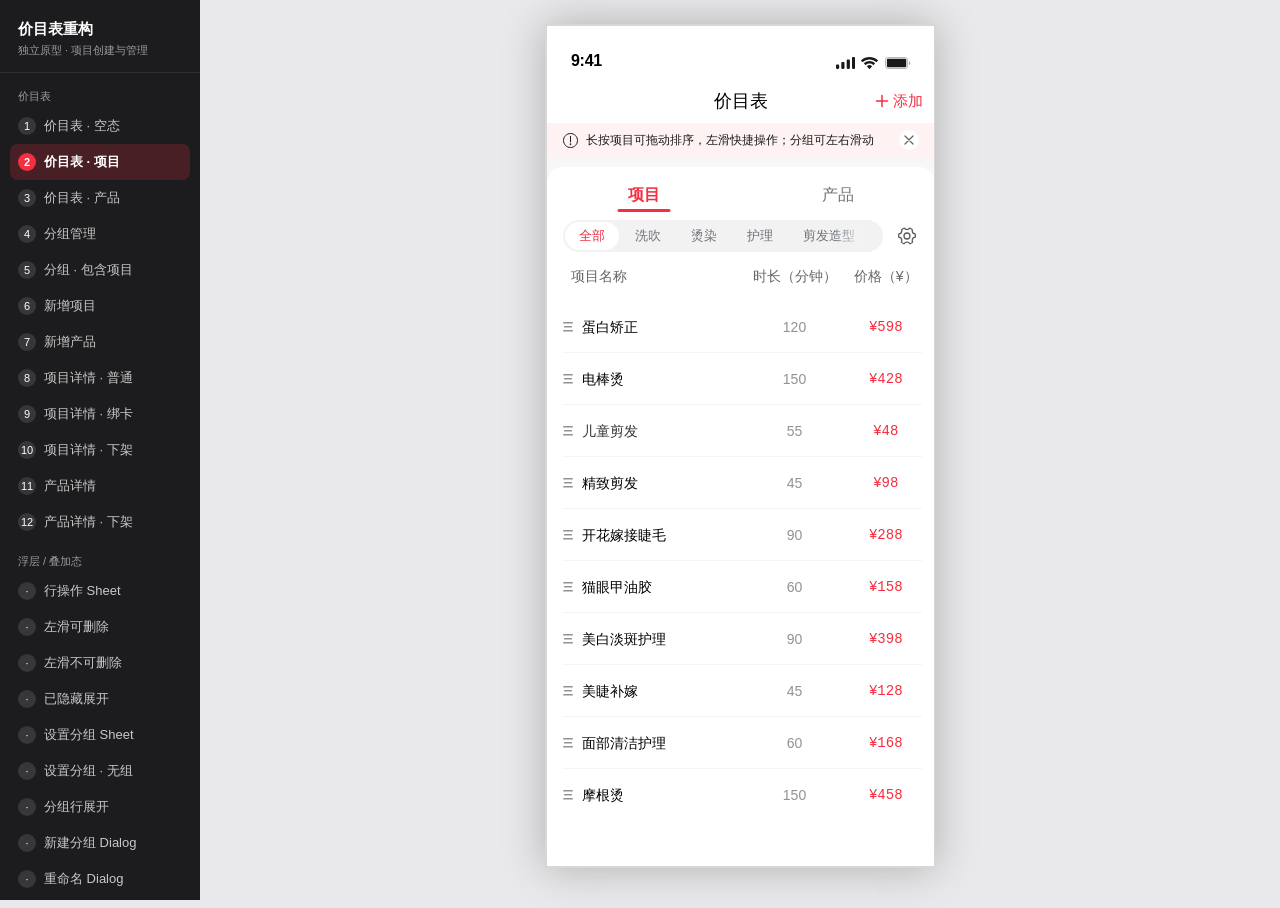
==== commit 3a4c9edf: "绑定 Stratis folder-minus-01 图标 + 包含项目/产品页通栏白列表 + 取消功能入口页 1) 入口图标换 Figma Stratis UI Icons folder-minus" ====
--- a/index.html
+++ b/index.html
@@ -7,6 +7,7 @@
 <link rel="stylesheet" href="base.css">
 <link rel="stylesheet" href="shell.css">
 
+<link rel="icon" href="data:image/svg+xml,%3Csvg xmlns='http://www.w3.org/2000/svg' viewBox='0 0 32 32'%3E%3Crect width='32' height='32' rx='8' fill='%23F32F41'/%3E%3Cg fill='%23ffffff'%3E%3Crect x='9' y='10' width='14' height='2.4' rx='1.2'/%3E%3Crect x='9' y='15' width='14' height='2.4' rx='1.2'/%3E%3Crect x='9' y='20' width='8' height='2.4' rx='1.2'/%3E%3C/g%3E%3C/svg%3E">
 <script src="mobile-preview.js"></script>
 </head>
 <body>
@@ -16,13 +17,9 @@
     <div class="s">独立原型 · 项目创建与管理</div>
   </div>
   <div class="nav-group">
-    <div class="g-t">入口</div>
-    <button type="button" class="nav-item on" data-flow="hub"><span class="idx">⌂</span>功能入口</button>
-  </div>
-  <div class="nav-group">
     <div class="g-t">价目表</div>
     <button type="button" class="nav-item" data-flow="price-list-empty"><span class="idx">1</span>价目表 · 空态</button>
-    <button type="button" class="nav-item" data-flow="price-list-filled"><span class="idx">2</span>价目表 · 项目</button>
+    <button type="button" class="nav-item on" data-flow="price-list-filled"><span class="idx">2</span>价目表 · 项目</button>
     <button type="button" class="nav-item" data-flow="price-list-product"><span class="idx">3</span>价目表 · 产品</button>
     <button type="button" class="nav-item" data-flow="price-groups"><span class="idx">4</span>分组管理</button>
     <button type="button" class="nav-item" data-flow="price-group-members"><span class="idx">5</span>分组 · 包含项目</button>
@@ -66,22 +63,9 @@
         <svg width="27.3" height="12" viewBox="0 0 27.328 13" fill="none" xmlns="http://www.w3.org/2000/svg"><g><rect x="0.5" y="0.5" width="24" height="12" rx="3" stroke="#1A1A1A" opacity="0.35"/><path d="M26 4.66667V8.66667C26.8047 8.32789 27.328 7.5398 27.328 6.66667C27.328 5.79353 26.8047 5.00544 26 4.66667" fill="#1A1A1A" opacity="0.4"/><rect x="2" y="2" width="21" height="9" rx="1.33333" fill="#1A1A1A"/></g></svg>
       </div>
     </div>
-<div class="screen" id="screen-hub">
-  <div class="page-title-bar"><span class="title">功能入口</span></div>
-  <div class="page-body hub-body">
-    <button type="button" class="hub-card" id="hubGoPrice" data-hub-go="price">
-      <img class="hub-card__icon" src="assets/workbench/price.png" width="44" height="44" alt="">
-      <span>
-        <span class="hub-card__title">价目表</span>
-        <span class="hub-card__desc">项目/产品、分组、新增与详情</span>
-      </span>
-    </button>
-  </div>
-</div>
 <!-- ==== PRICE CATALOG (from card/demo.html) ==== -->
         <div class="screen hidden" id="screen-p-list">
           <header class="page-title-bar">
-            <button type="button" class="back" id="projBackFromList" aria-label="返回"><svg width="24" height="24" viewBox="0 0 24 24" fill="none" stroke="currentColor" stroke-width="2"><path d="M15 18l-6-6 6-6"/></svg></button>
             <span class="title">价目表</span>
             <button type="button" class="title-add-btn" id="btnProjTitleAdd" aria-label="添加"><svg class="title-add-btn__plus" width="14" height="14" viewBox="0 0 14 14" fill="none" aria-hidden="true"><path d="M7 1.5v11M1.5 7h11" stroke="currentColor" stroke-width="1.5" stroke-linecap="round"/></svg><span class="title-add-btn__text">添加</span></button>
           </header>
--- a/base.css
+++ b/base.css
@@ -17,17 +17,6 @@
   position: absolute; left: 50%; top: 50%;
   transform: translate(-50%, -50%); z-index: 100;
 }
-.hub-body { padding: 16px; background: #F7F7F7; }
-.hub-card {
-  display: flex; align-items: center; gap: 14px;
-  background: #fff; border-radius: 12px; padding: 16px;
-  border: none; width: 100%; text-align: left; cursor: pointer;
-  font-family: inherit; box-shadow: 0 1px 4px rgba(0,0,0,.04);
-}
-.hub-card:active { background: #FAFAFA; }
-.hub-card__icon { width: 44px; height: 44px; border-radius: 10px; object-fit: cover; flex-shrink: 0; }
-.hub-card__title { font-size: 16px; font-weight: 600; color: var(--text, #1a1a1a); }
-.hub-card__desc { font-size: 12px; color: var(--text-sec, #999); margin-top: 4px; }
 /* 标题绝对居中后，右侧操作贴右（demo L8551） */
 .page-title-bar .title-add-btn {
   position: relative; z-index: 2; flex: 0 0 auto; margin-left: auto; align-self: center;
@@ -49,6 +38,10 @@
   --phone-w: 390px; --phone-h: 844px; --phone-scale: 1.5;
   --phone-display-w: calc(var(--phone-w) * var(--phone-scale));
   --phone-display-h: calc(var(--phone-h) * var(--phone-scale));
+  /* 假状态栏高度：单一来源 —— .status-bar 高度与「分组管理 ⇄ 包含项目」推栈层
+     的顶部偏移共用它。手机模式（真机）隐藏假状态栏时由 shell.css 覆写为 0，
+     否则推栈层会凭空多出一条状态栏高度的空带。 */
+  --statusbar-h: 53px;
   --safe-bottom: 34px;
   --bottom-surface-shadow: 0 -0.5px 4px 0 rgba(0, 0, 0, 0.08);
 }
@@ -87,7 +80,7 @@
   font-variant-numeric: tabular-nums;
 }
 .phone-shell { display: flex; flex-direction: column; height: 100%; overflow: hidden; position: relative; }
-.status-bar { height: 53px; background: var(--card); flex-shrink: 0; display: flex; align-items: flex-end; justify-content: space-between; box-sizing: border-box; padding: 0 24px 10px; color: #000; }
+.status-bar { height: var(--statusbar-h, 53px); background: var(--card); flex-shrink: 0; display: flex; align-items: flex-end; justify-content: space-between; box-sizing: border-box; padding: 0 24px 10px; color: #000; }
 .status-bar__time { font-size: 16px; font-weight: 600; letter-spacing: -0.3px; line-height: 1; min-width: 54px; }
 .status-bar__icons { display: flex; align-items: center; gap: 6px; height: 12px; }
 .status-bar__icons svg { display: block; flex-shrink: 0; }
@@ -966,8 +959,17 @@
 .catalog-group-name-field:focus { border-color: #C2C4CC; }
 .catalog-group-name-field::placeholder { color: var(--text-sec); }
 .catalog-members-bar { background: var(--card); flex-shrink: 0; }
+/* 提高特异性，压过更后面定义的 `.pick-select-bar { background: transparent }`
+   （同特异性时后定义者胜出，会让上面这条失效、选择条露成页面灰 #F7F7F7）。
+   规格与列表页 Tab 条 `.page-tabs`（白底）一致：白标题栏 + 白选择条 + 白列表。 */
+.pick-select-bar.catalog-members-bar {
+  background: var(--card);
+  /* 白对白：选择条与下方列表需要一条发丝线分界（同色于本页行分隔线 #EBEBEB） */
+  border-bottom: 1px solid #EBEBEB;
+}
+/* v1.24 起该页去卡片壳：通栏白色列表（原先白卡浮在灰底上，四周留 16px 灰缝） */
 .catalog-member-card {
-  margin: 0 16px 16px; background: var(--card); border-radius: 12px; overflow: hidden;
+  margin: 0; background: var(--card); border-radius: 0;
 }
 .catalog-member-list { padding: 0 16px; }
 .catalog-member-item {
@@ -2157,12 +2159,14 @@
   }
 }
 
-/* 分组管理 ⇄ 编辑成员：右侧推入 / 推出（iOS 栈） */
+/* 分组管理 ⇄ 包含项目/包含产品：右侧推入 / 推出（iOS 栈）
+   顶部偏移必须跟随假状态栏 —— 手机模式（真机）隐藏假状态栏时
+   --statusbar-h 被 shell.css 覆写为 0，这里才不会多出一条空带。 */
 .phone-inner.is-group-pushing > #screen-p-groups,
 .phone-inner.is-group-pushing > #screen-p-group-members {
   position: absolute;
   left: 0; right: 0; bottom: 0;
-  top: 53px; /* .status-bar */
+  top: var(--statusbar-h, 53px); /* .status-bar */
   flex: none;
   width: auto;
   height: auto;
@@ -2172,8 +2176,10 @@
   background: #F7F7F7;
 }
 #screen-p-group-members {
-  background: #F7F7F7;
-}
+  /* v1.24 起整页白底（去卡片壳，通栏白列表），与列表页 `.page-body` 白底一致 */
+  background: var(--card);
+}
+#screen-p-group-members .page-body { background: var(--card); }
 #screen-p-groups.is-push-under {
   z-index: 1;
   transform: translate3d(0, 0, 0);
--- a/shell.css
+++ b/shell.css
@@ -204,7 +204,12 @@
   --safe-bottom: calc(env(safe-area-inset-bottom, 0px) / var(--mobile-scale, 1));
 }
 
-/* 真机已有系统/浏览器顶栏，隐藏假状态栏（9:41） */
+/* 真机已有系统/浏览器顶栏，隐藏假状态栏（9:41）。
+   --statusbar-h 一起归零：推栈层（分组管理 ⇄ 包含项目）靠它对齐顶部，
+   否则手机模式下会凭空多出一条状态栏高度的空带、把标题栏压低。 */
+html.view-mobile {
+  --statusbar-h: 0px;
+}
 html.view-mobile .status-bar {
   display: none !important;
 }
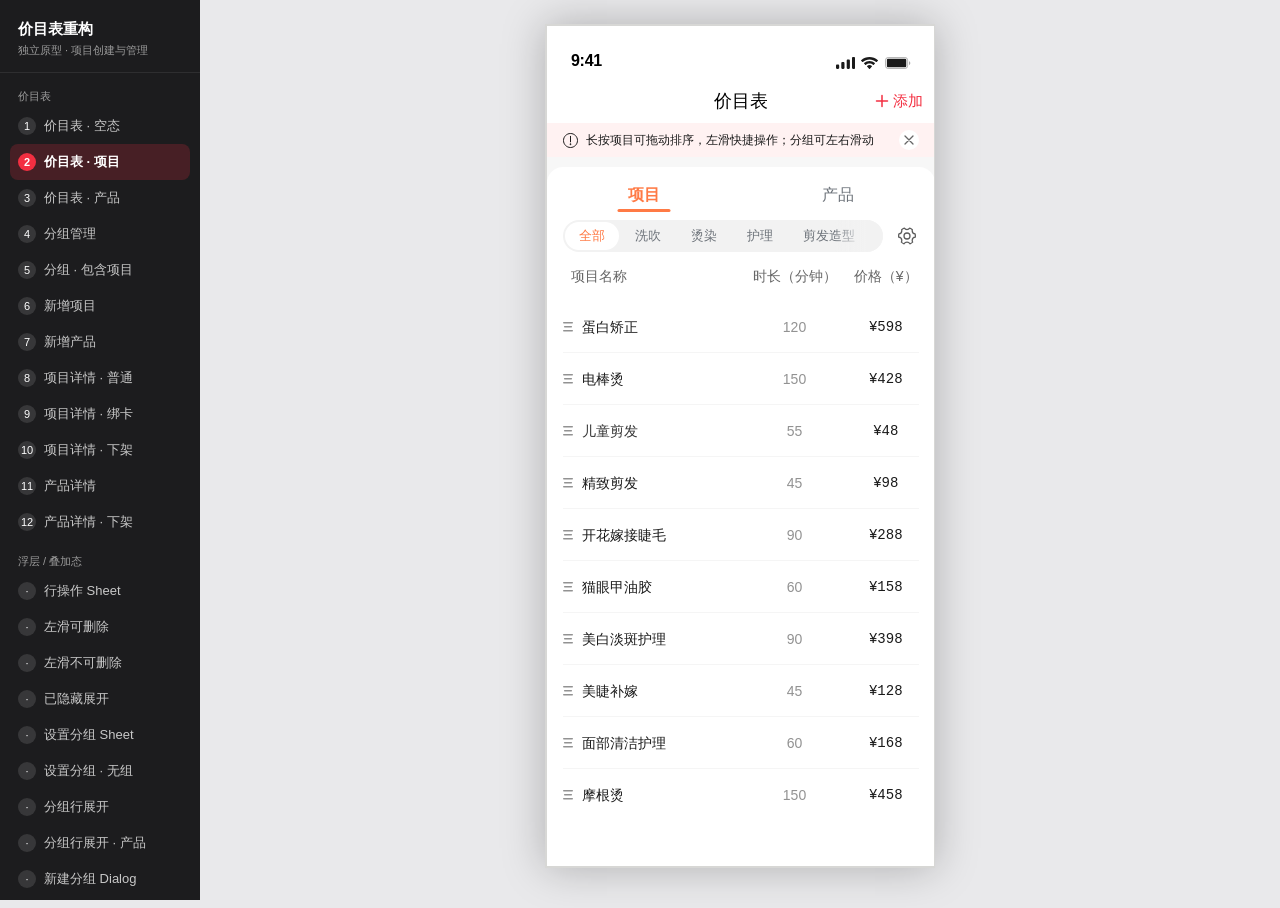
==== commit 8b558e94: "feat(价目表): 补产品维度「分组管理·行展开」深链与 Figma 第 19 帧 原型（仅新增演示节点，无功能与视觉变更）： - catalog.js 新增 PRICE_FLOW['price-g" ====
--- a/index.html
+++ b/index.html
@@ -40,6 +40,7 @@
     <button type="button" class="nav-item" data-flow="price-item-group"><span class="idx">·</span>设置分组 Sheet</button>
     <button type="button" class="nav-item" data-flow="price-item-group-empty"><span class="idx">·</span>设置分组 · 无组</button>
     <button type="button" class="nav-item" data-flow="price-group-menu"><span class="idx">·</span>分组行展开</button>
+    <button type="button" class="nav-item" data-flow="price-group-menu-product"><span class="idx">·</span>分组行展开 · 产品</button>
     <button type="button" class="nav-item" data-flow="price-group-create"><span class="idx">·</span>新建分组 Dialog</button>
     <button type="button" class="nav-item" data-flow="price-group-rename"><span class="idx">·</span>重命名 Dialog</button>
     <button type="button" class="nav-item" data-flow="price-group-delete"><span class="idx">·</span>删除分组 Dialog</button>
--- a/base.css
+++ b/base.css
@@ -25,6 +25,9 @@
 /* demo L32-52 */
 :root {
   --brand: #F32F41; --brand-soft: #FFF2F2; --brand-border: #FFD5D9;
+  /* 选中态橙：只服务「选中」这一种语义 —— 主 Tab（项目/产品）与分组胶囊的选中态。
+     与品牌红并存、互不替代：实心红按钮 / 文字链 / 虚线添加行 / 必填星号 / 勾选框一律仍用 --brand。 */
+  --brand-orange: #FF7A45;
   --switch-include-on: #34C759;
   --switch-qty-on: #FF7043;
   --success: #2BA471; --success-soft: #E8F8F2;
@@ -697,6 +700,7 @@
   background: linear-gradient(-90deg, #F2F2F2 0%, #F2F2F2 35%, rgba(242, 242, 242, 0) 100%);
   border-radius: 0 16px 16px 0;
 }
+
 .catalog-group-tab {
   position: relative;
   flex: 0 0 auto;
@@ -778,7 +782,7 @@
 }
 .catalog-group-tab__indicator { display: none !important; }
 .catalog-group-tab.on {
-  color: var(--brand);
+  color: var(--brand-orange);
   background: transparent;
   box-shadow: none;
 }
@@ -786,7 +790,7 @@
   background: #fff;
   border: none;
   font-weight: 500;
-  color: var(--brand);
+  color: var(--brand-orange);
   box-shadow: none;
 }
 .catalog-group-tab:active:not(.on) { opacity: .85; }
@@ -1083,9 +1087,9 @@
   font-size: 16px; color: #6C7279; font-weight: 400; letter-spacing: 0.32px;
 }
 #screen-p-list .price-catalog-tabs .page-tabs__item.on {
-  color: var(--brand); font-weight: 600;
-}
-/* 选中指示条：品牌红，宽 = 文字宽 + 20（JS 量得写 --pct-ink-w；量不到时兜底 52px）。
+  color: var(--brand-orange); font-weight: 600;
+}
+/* 选中指示条：选中橙（`--brand-orange`，v1.31 起；原品牌红），宽 = 文字宽 + 20（JS 量得写 --pct-ink-w；量不到时兜底 52px）。
    两项 flex:1 等宽 → 第 1 项中心在 25%、第 2 项中心在 75%；切换时 left 过渡 160ms 缓入缓出。
    （原 ::after 版只写了尺寸、漏了 content/position/background，伪元素从未生成） */
 #screen-p-list .price-catalog-tabs__ink {
@@ -1095,7 +1099,7 @@
   width: var(--pct-ink-w, 52px);
   height: 3px;
   border-radius: 2px;
-  background: var(--brand);
+  background: var(--brand-orange);
   transform: translateX(-50%);
   pointer-events: none;
   transition: left 160ms cubic-bezier(.22,.82,.24,1), width 160ms cubic-bezier(.22,.82,.24,1);
@@ -1324,7 +1328,7 @@
   content: '';
   position: absolute;
   left: 16px;
-  right: 13px;
+  right: 16px;
   top: 0;
   height: 1px;
   background: #EBEBEB;
@@ -1348,31 +1352,36 @@
   line-height: 18px;
   box-sizing: border-box;
   background-color: #fff;
-  /* 下沿浅灰划线：左右 16，避免 absolute 伪元素被父级 overflow 裁切 */
+  /* 分区标题上方一条分区线：左右 16，避免 absolute 伪元素被父级 overflow 裁切 */
   background-image: linear-gradient(#EBEBEB, #EBEBEB);
   background-repeat: no-repeat;
   background-size: calc(100% - 32px) 1px;
-  background-position: 16px 100%;
+  background-position: 16px 0;
   pointer-events: none;
   user-select: none;
   text-align: center;
 }
 .catalog-offsale-list .table-row-swipe { background: #fff; }
 .catalog-offsale-list .table-row { background: #fff; }
+/* 「已下架」分区标题同款：同高 26 / 同字号 13 / 同居中；仅底色（#EEEEEE）与文字色（--text）与「已下架」不同 */
 .catalog-hidden-toggle {
   display: flex;
   align-items: center;
-  justify-content: space-between;
+  justify-content: center;
+  gap: 4px;
   width: 100%;
-  min-height: 37px;
-  padding: 8px 12px;
+  height: 26px;
+  min-height: 26px;
+  max-height: 26px;
+  padding: 0 16px;
   margin: 0;
   border: none;
   background: transparent;
   color: var(--text);
   font: inherit;
-  font-size: 15px;
+  font-size: 13px;
   font-weight: 400;
+  line-height: 18px;
   cursor: pointer;
   font-family: inherit;
   -webkit-tap-highlight-color: transparent;
@@ -1395,8 +1404,9 @@
   box-sizing: border-box;
 }
 .catalog-hidden-toggle__chev {
-  width: 16px;
-  height: 16px;
+  /* 与标题文字同色（currentColor = --text #333）；尺寸按 v1.22 图标/文字比例折算：13px 文字 → 14px 图标 */
+  width: 14px;
+  height: 14px;
   flex-shrink: 0;
   display: block;
   object-fit: contain;
@@ -1416,21 +1426,37 @@
   transition: transform .2s ease; will-change: transform;
   box-shadow: 8px 0 0 var(--card);
 }
-/* 行间划线：Figma Line 66/67，行内左 3→屏左 16，宽 361→右约 13 */
+/* 行间划线：左右各内缩 16（与 §6.1.1 行分隔线规范一致） */
 .table-row::after {
-  content: ''; position: absolute; left: 16px; right: 13px; bottom: 0; height: 1px;
+  content: ''; position: absolute; left: 16px; right: 16px; bottom: 0; height: 1px;
   background: #EBEBEB; transform: scaleY(0.5); transform-origin: center bottom; pointer-events: none;
 }
 #projProjectTable .table-row-swipe .table-row::after { display: block; }
 #projProjectTable .table-row-swipe:last-child .table-row::after { display: none; }
-.table-row-swipe:has(+ .catalog-offsale-block) .table-row::after { display: none; }
-.table-row-swipe:has(+ .catalog-hidden-block) .table-row::after { display: block; }
+/* 在售末行让位给「已下架」分区标题自身的分区线（同 y、同内缩），避免两线叠加 */
+#projProjectTable .table-row-swipe:has(+ .catalog-offsale-block) .table-row::after { display: none; }
+/* 末行同样让位给「已隐藏」块自身的分区线 —— 无已下架条目时二者紧邻，
+   若此行也画线会与 .catalog-hidden-block::before 落在同一 y、叠成一条更重的线 */
+#projProjectTable .table-row-swipe:has(+ .catalog-hidden-block) .table-row::after { display: none; }
 .table-row:active { background: var(--bg-page); }
 .table-row-swipe.is-off-sale .name-text,
 .table-row-swipe.is-off-sale .dur,
 .table-row-swipe.is-off-sale .price { color: var(--text-sec); }
 .table-row .name-text.is-bound { color: var(--text); }
 .table-row-swipe.is-off-sale .name-text.is-bound { color: var(--text-sec); opacity: 1; }
+/* 折叠行名称显式锁到 `#1A1A1A`（v1.31）。此前未声明 color，实际是继承初始黑 `#000`，
+   与同行的价格（`#1A1A1A`）构成两档黑；这里显式对齐。
+   两个语义例外用 :not() 排除、不动其原有声明：`.is-bound` 绑卡 `#333333`、`.is-off-sale` 下架 `#929292`。
+   展开态也排除 —— 标题行另有转灰规则，见下条。 */
+#screen-p-list .table-row-swipe:not(.is-off-sale):not(.has-inline-panel) .table-row .name-text:not(.is-bound) {
+  color: #1A1A1A;
+}
+/* 展开态标题行的项目名转灰 `--text-sec`（v1.31）：名称已在展开区字段里以可编辑值（`#1A1A1A`）呈现，
+   标题行降级为「这是哪一行」的定位线索，避免同屏两个等重黑体项目名。
+   本规则对下架行同样落 `#929292`，与 .is-off-sale 原值一致，不产生视觉变化。 */
+#screen-p-list .table-row-swipe.has-inline-panel > .table-row .name-text {
+  color: #929292;
+}
 .table-row-swipe.is-off-sale .bound-tag { color: var(--text-sec); }
 .table-row-swipe.is-dragging {
   position: absolute; z-index: 10000; margin: 0; cursor: grabbing;
@@ -1544,9 +1570,10 @@
 }
 .table-row .price { text-align: center; font-variant-numeric: tabular-nums; }
 #screen-p-list .table-row .price-num {
-  /* Figma 305:155 TCloudNumber Regular 14 / 主红 #F32F41 */
+  /* TCloudNumber Regular 14；v1.31 起色由「主红 #F32F41」改为主文字档 `#1A1A1A`
+     （红色让位给「选中态」，见 --brand-orange）；下架行仍由 .is-off-sale 覆盖为弱化灰。 */
   font-family: var(--font-data); font-weight: 400; font-size: 14px; line-height: 19px;
-  color: #F32F41; letter-spacing: 0;
+  color: #1A1A1A; letter-spacing: 0;
   display: block; width: 100%; text-align: center;
 }
 #screen-p-list .table-row .price-num .yen {
@@ -1862,9 +1889,11 @@
 #screen-p-list .catalog-inline-panel .proj-form-row .input-amount:not(:placeholder-shown) {
   font-family: var(--font-data); font-variant-numeric: tabular-nums;
 }
-/* 名称值灰字 Medium、价格值品牌橙 Medium（设计稿 1258:616 / 1258:624） */
-#screen-p-list .catalog-inline-panel #fProjName { color: #929292; font-weight: 500; }
-#screen-p-list .catalog-inline-panel #fPrice { color: #FE8D4B; font-weight: 500; }
+/* 值色：名称与价格统一为 --text-strong 档 `#1A1A1A`（与标签、时长数字框、规格输入框同档）。
+   原为「名称灰 #929292 + 价格橙 #FE8D4B」（Figma 1258:616 / 1258:624），v1.31 起由产品决定收敛为单档黑：
+   数值不再靠颜色区分字段，橙色让位给「选中态」（见 --brand-orange）。时长控件不在此列、保持自身配色。 */
+#screen-p-list .catalog-inline-panel #fProjName { color: #1A1A1A; font-weight: 500; }
+#screen-p-list .catalog-inline-panel #fPrice { color: #1A1A1A; font-weight: 500; }
 /* 「值 + 铅笔」的间距由 8px 收到 4px（设计稿 1258:615/623 itemSpacing=4） */
 #screen-p-list .catalog-inline-panel .proj-form-row .field { gap: 4px; }
 /* 铅笔图标只作「可点编辑」的视觉线索，点击仍落在整行/输入框上 */
@@ -2125,15 +2154,19 @@
   padding: 0 16px; box-sizing: border-box;
   /* 与全站 .btn-main 同高 48，保持主按钮手感一致 */
   height: 48px; min-height: 48px; border-radius: 12px; gap: 6px;
-  background: #F32F41; color: #fff; border: none; box-shadow: none;
+  /* v1.31：由「通栏实心品牌红」改「浅品牌底 + 品牌红字」（tinted）。
+     满宽 / 高 48 / 圆角 12 一概不变 —— 只降对比度，不减触摸区。 */
+  background: var(--brand-soft); color: var(--brand); border: none; box-shadow: none;
   font-size: 16px; font-weight: 500;
 }
-#screen-p-list .catalog-inline-panel__foot .btn-main:active { background: #E02A3A; }
+#screen-p-list .catalog-inline-panel__foot .btn-main:active { background: #FEEAEC; }
 #screen-p-list .catalog-inline-panel__foot .catalog-inline-save__icon {
   flex: 0 0 16px; display: block;
-}
-#screen-p-list .catalog-inline-panel__foot .catalog-inline-save__icon path {
-  fill: #fff; stroke: #fff;
+  /* 图标颜色随按钮字色（浅底态 = 品牌红）。fill / stroke / stroke-width 一律由 SVG 自带属性给出 ——
+     与 PROJ_CHEV_ICON / CATALOG_DUR_CLOCK_ICON 等其余线描图标同口径，CSS 不再插手。
+     ⚠️ v1.31 起本图标是**线描**：原先这里那条 `path { fill: currentColor; stroke: currentColor }`
+     是为实心软盘写的，留着会把线描图形整体**填实**，故已删除；重新引入前务必确认图标是实心还是线描。 */
+  color: inherit;
 }
 
 /* 保存成功：该行高亮闪一次（收起后播；绿色减淡，避免抢戏） */
--- a/shell.css
+++ b/shell.css
@@ -279,6 +279,44 @@
   border: none !important;
   border-radius: 0 !important;
 }
+
+/* ---------------------------------------------------------------------------
+   全高截图：**页面态**按内容增高（v1.31 起）
+   ---------------------------------------------------------------------------
+   ?capture=<flowId> 时 app.js 给 <html> 加 prd-capture + figma-capture；
+   浮层态（Sheet / Dialog）再额外加 capture-overlay 以**保持上面那条 390×844 锁定**。
+
+   为什么页面要增高：实测 23 个 flow 里 17 个的内容超出 844 —— 最深
+   price-edit-bound 多出 1323px。不增高就会被裁掉，看不到完整内容区。
+
+   为什么浮层不能增高：蒙层是 `inset: 0` 相对画布定位的。画布一旦撑到 2000+px，
+   蒙层就被拉成整条长黑带、弹窗飘到内容之外，失去「浮层覆盖当前视口」的语义。
+   所以增高**只对页面态生效**（`:not(.capture-overlay)`）。
+
+   ⚠️ 只解除**页面级**滚动容器。下面两个**故意不在列**（它们活在 Sheet 里，随浮层锁 844）：
+        .catalog-group-sheet-list / .picker-mask--bottom .picker-list
+   ⚠️ #catalogGroupTabs 也**不在列** —— 它另有 prd-capture 规则（overflow:hidden +
+      transform 烘焙横滑位移，见 base.css），改成 visible 会破坏那个烘焙。
+   --------------------------------------------------------------------------- */
+html.figma-capture:not(.capture-overlay) #frame,
+html.figma-capture:not(.capture-overlay) #frame.phone-shell,
+html.figma-capture:not(.capture-overlay) .phone-inner.phone,
+html.figma-capture:not(.capture-overlay) #frame .screen,
+html.figma-capture:not(.capture-overlay) #frame .page-body,
+html.figma-capture:not(.capture-overlay) #frame .table-card,
+html.figma-capture:not(.capture-overlay) #frame #projProjectTable,
+html.figma-capture:not(.capture-overlay) #frame .proj-list-empty {
+  height: auto !important;
+  min-height: 0 !important;
+  max-height: none !important;
+  overflow: visible !important;
+}
+/* 展开区本身是绝对定位的浮层内块，高度锁死会在增高后留一片空白 */
+html.figma-capture:not(.capture-overlay) #frame .catalog-inline-panel {
+  height: auto !important;
+  max-height: none !important;
+}
+
 html.figma-capture .status-bar { display: flex !important; }
 html.figma-capture .page-title-bar {
   height: 44px !important;
